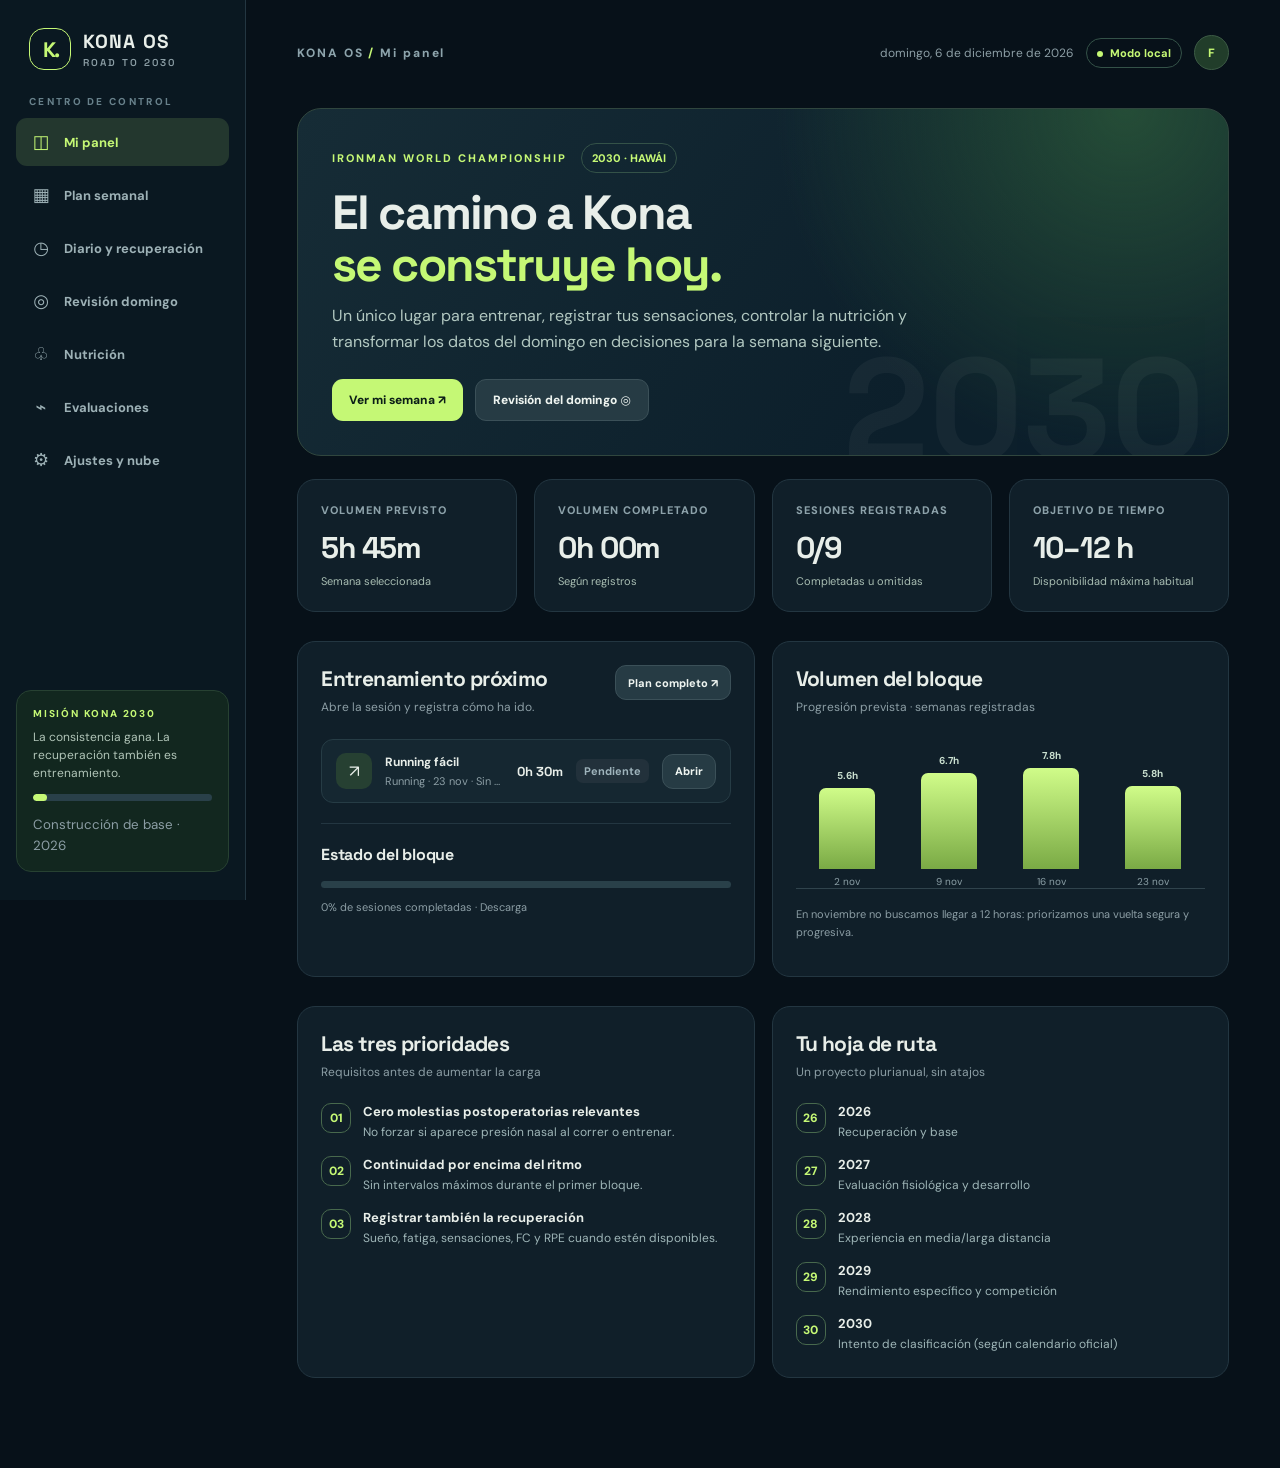
==== index.html @ fa5adc91 "Add files via upload" ====
<!doctype html>
<html lang="es">
<head>
  <meta charset="UTF-8"/>
  <meta name="viewport" content="width=device-width, initial-scale=1.0"/>
  <meta name="theme-color" content="#08131c"/>
  <meta name="description" content="Kona OS 2030 · Centro de preparación para el Campeonato del Mundo IRONMAN."/>
  <title>KONA OS · Road to 2030</title>
  <link rel="manifest" href="./manifest.webmanifest"/>
  <link rel="icon" href="./assets/icon.svg" type="image/svg+xml"/>
  <link rel="stylesheet" href="./styles.css"/>
</head>
<body>
  <div id="app"></div>
  <div id="toast" role="status" aria-live="polite"></div>
  <script type="module" src="./app.js"></script>
</body>
</html>
---- styles.css ----
@import url('https://fonts.googleapis.com/css2?family=DM+Sans:wght@400;500;600;700;800&family=Space+Grotesk:wght@400;500;600;700&display=swap');
:root{font-family:'DM Sans',system-ui,-apple-system,sans-serif;color:#e8eee9;background:#071119;--bg:#071119;--panel:#101f29;--panel2:#142632;--line:#233641;--muted:#8c9ea5;--text:#edf4f1;--lime:#c5f875;--lime2:#91d54d;--orange:#faaf6b;--blue:#87bad3;--red:#fe8488;--radius:18px}
*{box-sizing:border-box}html{scroll-behavior:smooth}body{margin:0;min-height:100vh}button,input,textarea,select{font:inherit}button{cursor:pointer}a{color:var(--lime)}svg{display:block}h1,h2,h3,p{margin-top:0}h1,h2,h3,.num,.brandname,.eyebrow{font-family:'Space Grotesk',system-ui,sans-serif}h1{font-size:clamp(31px,4vw,48px);letter-spacing:-1.9px;line-height:1.08;margin-bottom:12px}h2{font-size:21px;letter-spacing:-.6px;margin-bottom:0}h3{font-size:16px;letter-spacing:-.25px}p{line-height:1.65}button:focus-visible,input:focus-visible,select:focus-visible,textarea:focus-visible{outline:2px solid var(--lime);outline-offset:3px}
.shell{min-height:100vh;display:grid;grid-template-columns:246px minmax(0,1fr)}.sidebar{background:#0a1821;border-right:1px solid var(--line);height:100vh;position:sticky;top:0;padding:28px 16px;display:flex;flex-direction:column;gap:25px;z-index:20}.logo{display:flex;align-items:center;gap:12px;padding:0 13px}.logo-mark{width:42px;height:42px;border:1.5px solid var(--lime);border-radius:15px;display:grid;place-items:center;color:var(--lime);font-family:'Space Grotesk';font-weight:800;letter-spacing:-2px;font-size:21px}.brandname{font-size:19px;letter-spacing:1.1px;font-weight:700}.brandname small{display:block;font-size:10px;letter-spacing:2px;font-weight:600;color:var(--muted);margin-top:2px}.nav-title{font-size:10px;letter-spacing:2.3px;color:#68818b;text-transform:uppercase;margin:0 13px 10px;font-weight:800}.nav{display:grid;gap:5px}.nav button{border:0;color:#9db1b6;background:transparent;width:100%;padding:12px 14px;text-align:left;border-radius:11px;display:flex;align-items:center;gap:12px;font-size:13px;font-weight:700}.nav button .ico{font-size:18px;width:22px;text-align:center}.nav button:hover{background:#172b36;color:white}.nav button.active{background:#23372e;color:var(--lime)}.sidebar-bottom{margin-top:auto;border:1px solid #274132;border-radius:15px;background:#12271f;padding:16px}.smalltag{color:var(--lime);font-weight:800;font-size:10px;letter-spacing:1.8px}.sidebar-bottom p{color:#b1c5b8;font-size:12px;line-height:1.5;margin:8px 0 0}.content{min-width:0;max-width:1480px;width:100%;margin:0 auto;padding:35px clamp(21px,4vw,62px) 90px}.topbar{display:flex;justify-content:space-between;align-items:center;margin-bottom:38px;gap:16px}.breadcrumb{color:#8da4ac;font-size:12px;letter-spacing:1.9px;font-weight:800}.topright{display:flex;align-items:center;gap:12px;flex-wrap:wrap}.userdot{border:1px solid #3c5b45;color:var(--lime);background:#213d2a;border-radius:50%;width:35px;height:35px;display:grid;place-items:center;font-weight:800;font-size:12px}.live-pill,.pill{border:1px solid #345248;border-radius:100px;padding:7px 10px;font-size:11px;color:var(--lime);font-weight:800;white-space:nowrap}.live-pill:before{content:'';display:inline-block;width:6px;height:6px;border-radius:50%;background:var(--lime);margin-right:7px}.date-label{font-size:12px;color:var(--muted)}.eyebrow{text-transform:uppercase;color:var(--lime);letter-spacing:2.8px;font-size:11px;font-weight:800;margin-bottom:16px}.subtitle{color:var(--muted);max-width:740px;line-height:1.7;font-size:14px;margin-bottom:25px}.hero{background:radial-gradient(circle at 89% 0%,#254d37 0%,transparent 39%),linear-gradient(125deg,#162c36 0%,#0c1f2b 70%);border:1px solid #30463e;padding:34px;border-radius:24px;position:relative;overflow:hidden;margin-bottom:23px}.hero:after{content:'2030';position:absolute;right:23px;bottom:-47px;font-size:145px;font-weight:800;font-family:'Space Grotesk';opacity:.045;pointer-events:none}.hero p{max-width:660px;color:#b2c8c1;margin-bottom:24px}.hero-row{display:flex;gap:12px;flex-wrap:wrap}.btn{border:0;border-radius:11px;padding:12px 17px;background:var(--lime);color:#0b1d17;font-size:12px;font-weight:800;display:inline-flex;align-items:center;justify-content:center;gap:8px;min-height:42px}.btn:hover{filter:brightness(1.06)}.btn:disabled{opacity:.48;cursor:not-allowed}.btn.secondary{background:#263b44;color:#eef4f0;border:1px solid #3b5058}.btn.ghost{color:#cfe1da;background:transparent;border:1px solid var(--line)}.btn.danger{background:#4b2b30;color:#ffb6b6}.btn.small{padding:8px 12px;min-height:35px;font-size:11px}.btn.full{width:100%}.grid{display:grid;gap:17px}.cols4{grid-template-columns:repeat(4,minmax(0,1fr))}.cols3{grid-template-columns:repeat(3,minmax(0,1fr))}.cols2{grid-template-columns:repeat(2,minmax(0,1fr))}.panel{background:var(--panel);border:1px solid var(--line);border-radius:var(--radius);padding:23px;min-width:0}.panel-head{display:flex;justify-content:space-between;gap:16px;align-items:flex-start;margin-bottom:21px}.panel-head p{color:var(--muted);font-size:12px;margin:6px 0 0}.stat{padding:23px;min-height:133px}.stat .statlabel{color:#8da2aa;font-size:11px;letter-spacing:1px;text-transform:uppercase;font-weight:800}.stat .num{font-size:30px;font-weight:700;margin:11px 0 7px;letter-spacing:-1.2px}.stat .statfoot{color:#a8bdb2;font-size:11px}.section{margin-top:29px}.section-title{display:flex;align-items:center;justify-content:space-between;gap:12px;margin:0 0 15px}.weekbar{display:flex;justify-content:space-between;align-items:center;flex-wrap:wrap;gap:10px;margin-bottom:20px}.weeknav{display:flex;gap:8px;align-items:center}.iconbtn{width:34px;height:34px;border-radius:9px;border:1px solid var(--line);background:#142731;color:white;font-size:19px}.caption{font-size:11px;color:var(--muted)}.progress{height:7px;border-radius:99px;background:#294049;overflow:hidden;margin:12px 0}.progress>span{display:block;height:100%;background:var(--lime);border-radius:99px}.session-list{display:grid;gap:8px}.session{display:flex;align-items:center;justify-content:space-between;gap:13px;background:#152731;border:1px solid #263c45;padding:13px 14px;border-radius:12px}.session:hover{border-color:#527361}.sicon{width:36px;height:36px;display:grid;place-items:center;background:#264032;border-radius:10px;font-size:17px;flex-shrink:0}.sicon.bike{background:#283d43}.sicon.swim{background:#23394c}.sicon.strength{background:#46382d}.sicon.mobility{background:#353944}.sinfo{flex:1;min-width:0}.sinfo strong{font-size:12px;display:block}.sinfo small{font-size:11px;color:var(--muted);display:block;margin-top:4px;white-space:nowrap;overflow:hidden;text-overflow:ellipsis}.smins{font-family:'Space Grotesk';font-weight:700;white-space:nowrap;font-size:13px}.status{font-size:11px;border-radius:7px;padding:5px 8px;background:#22313b;color:#9fb4bc;font-weight:700;white-space:nowrap}.status.done{color:#bcf683;background:#24432b}.status.skipped{color:#f9b1a7;background:#523037}.days-grid{display:grid;grid-template-columns:repeat(7,minmax(0,1fr));gap:11px}.day-card{min-width:0;min-height:250px;padding:13px 11px;background:var(--panel);border:1px solid var(--line);border-radius:14px;display:flex;flex-direction:column;gap:10px}.day-card.today{border-color:var(--lime)}.daycard-head{display:flex;align-items:baseline;justify-content:space-between}.daycard-head b{font-size:12px}.daycard-head span{font-size:11px;color:#8ea5ac}.daymin{font-size:11px;color:#83a297}.day-chip{background:#203641;padding:11px 9px;border-radius:10px;border-left:3px solid var(--lime);cursor:pointer}.day-chip:hover{background:#294452}.day-chip.bike{border-color:var(--blue)}.day-chip.swim{border-color:#8f9ee8}.day-chip.strength{border-color:var(--orange)}.day-chip.mobility{border-color:#b4adb9}.day-chip small{font-size:10px;color:#9faeb3;display:block;margin-top:5px}.day-chip b{font-size:11px;line-height:1.4;display:block}.day-chip.done{background:#1f3f31}.day-chip.skipped{background:#3e3032;opacity:.78}.rest{color:#78949c;font-size:12px;padding:11px 0}.tagrow{display:flex;gap:8px;flex-wrap:wrap}.chip{font-size:10px;color:#a7bec5;border:1px solid #2e4751;border-radius:8px;padding:7px 9px;background:#172934}.chart{height:150px;display:flex;align-items:end;gap:12px;border-bottom:1px solid #30434c;padding:10px 7px 0}.barcol{flex:1;display:flex;flex-direction:column;align-items:center;justify-content:flex-end;height:100%;gap:6px}.barcol .bar{width:100%;max-width:56px;background:linear-gradient(#d0fc89,#7aaa45);border-radius:7px 7px 0 0;min-height:2px}.barcol span{font-size:10px;color:#8ca0a7}.barcol b{font-size:10px;color:#cbe1d1}.notice{background:#1e342e;border:1px solid #3c6a4a;border-radius:14px;padding:15px 18px;color:#badcbb;font-size:12px;line-height:1.7}.notice.warning{background:#3c3027;border-color:#756045;color:#fbd1a9}.notice.info{background:#172d3b;border-color:#375466;color:#bddce9}.notice.danger{background:#452b31;border-color:#80515c;color:#ffc5c9}.notice strong{color:white}.focus-list{display:grid;gap:13px}.focus{display:flex;gap:12px;align-items:flex-start}.focus .n{display:grid;place-items:center;border:1px solid #48694d;color:var(--lime);border-radius:10px;width:30px;height:30px;flex-shrink:0;font-size:12px;font-weight:800}.focus p{margin:0;font-size:12px;color:#9fb6b8}.focus strong{font-size:13px;display:block;margin-bottom:3px}.empty{text-align:center;padding:35px 12px;color:var(--muted);font-size:13px}.form-grid{display:grid;grid-template-columns:repeat(2,minmax(0,1fr));gap:14px}.field{display:flex;flex-direction:column;gap:7px}.field label{font-size:11px;font-weight:800;color:#a4b8b9}.field input,.field select,.field textarea{background:#0b1922;border:1px solid #34505b;color:white;border-radius:10px;padding:11px 12px;min-width:0;width:100%;outline:none}.field textarea{min-height:90px;resize:vertical}.field input:focus,.field select:focus,.field textarea:focus{border-color:var(--lime)}.field input[type='checkbox']{width:auto}.fullrow{grid-column:1/-1}.help{font-size:11px;color:#8199a1;line-height:1.5}.review-metrics{display:grid;grid-template-columns:repeat(3,1fr);gap:13px}.metric{text-align:center;background:#142935;border-radius:12px;padding:18px 10px}.metric b{font-family:'Space Grotesk';font-size:26px}.metric span{display:block;color:#95aeb4;font-size:11px;margin-top:5px}.insight{border-left:2px solid var(--lime);padding:10px 0 10px 15px;color:#c8d6d0;font-size:13px;line-height:1.7;margin-top:10px}.modal-overlay{position:fixed;inset:0;background:#020b10c9;z-index:50;display:flex;align-items:center;justify-content:center;padding:18px;overflow:auto}.modal{width:100%;max-width:580px;max-height:min(92vh,920px);overflow:auto;border:1px solid #44604e;border-radius:19px;background:#12242f;padding:26px;box-shadow:0 25px 80px #000a}.modal-title{display:flex;justify-content:space-between;align-items:center;gap:10px;margin-bottom:18px}.close{border:1px solid var(--line);background:#223743;color:white;border-radius:9px;width:32px;height:32px}.divider{height:1px;background:var(--line);margin:20px 0}.historyrow{padding:12px 0;border-bottom:1px solid var(--line);display:flex;justify-content:space-between;gap:10px;align-items:center}.historyrow:last-child{border:0}.historyrow small{display:block;color:var(--muted);font-size:11px;margin-top:6px}.nowrap{white-space:nowrap}.muted{color:var(--muted)}.week-label{font-size:10px;color:var(--lime);text-transform:uppercase;letter-spacing:2px;font-weight:800}.food-grid{display:grid;grid-template-columns:repeat(2,1fr);gap:12px}.food{background:#172d38;border-radius:12px;padding:17px}.food b{display:block;font-size:13px;margin:8px 0}.food p{font-size:11px;color:#a4b8bd;margin:0}.bottomnav{display:none}#toast{position:fixed;right:20px;bottom:24px;z-index:100;color:#071d17;background:var(--lime);padding:13px 19px;border-radius:11px;box-shadow:0 15px 40px #0008;font-size:13px;font-weight:800;opacity:0;transform:translateY(20px);pointer-events:none;transition:all .2s}#toast.show{opacity:1;transform:translateY(0)}.hero-art{display:inline-flex;gap:14px;align-items:center;margin-bottom:14px}.hero-k{color:var(--lime);font-size:11px;letter-spacing:2px;font-weight:800}.start{display:flex;justify-content:space-between;align-items:center;gap:16px}.login-status{font-size:12px;color:#a5c3b5}.compact-table{width:100%;border-collapse:collapse;font-size:12px}.compact-table td,.compact-table th{border-bottom:1px solid var(--line);padding:13px 9px;text-align:left}.compact-table th{color:#9cb0b7;font-size:10px;text-transform:uppercase;letter-spacing:1px}.compact-table tr:last-child td{border:0}.highlight{color:var(--lime)}.edit-actions{display:flex;gap:7px;flex-wrap:wrap}.streak{display:flex;gap:8px}.page-head{margin-bottom:29px}.calendar-mobile{display:none}.auto-dot{height:8px;width:8px;background:var(--lime);border-radius:50%;display:inline-block;margin-right:6px}
@media(max-width:1250px){.days-grid{grid-template-columns:repeat(4,minmax(0,1fr))}.cols4{grid-template-columns:repeat(2,minmax(0,1fr))}}@media(max-width:900px){.shell{display:block}.sidebar{display:none}.content{padding:22px 20px 105px}.topbar{margin-bottom:24px}.bottomnav{display:grid;grid-template-columns:repeat(5,1fr);position:fixed;bottom:0;left:0;right:0;background:#0a1821ed;backdrop-filter:blur(14px);border-top:1px solid #30444b;z-index:25;padding:9px 3px max(10px,env(safe-area-inset-bottom))}.bottomnav button{border:0;background:transparent;color:#8ba3a8;display:flex;align-items:center;justify-content:center;flex-direction:column;gap:5px;font-size:9px;font-weight:800;padding:5px}.bottomnav button.active{color:var(--lime)}.bottomnav .bico{font-size:19px}.days-grid{grid-template-columns:repeat(3,minmax(0,1fr))}}@media(max-width:620px){.cols2,.cols3{grid-template-columns:1fr}.cols4{grid-template-columns:repeat(2,minmax(0,1fr));gap:10px}.hero{padding:23px}.hero:after{font-size:95px;bottom:-30px}.panel{padding:18px}.days-grid{grid-template-columns:repeat(2,minmax(0,1fr));gap:9px}.day-card{min-height:190px}.day-card:last-child{grid-column:1/-1;min-height:80px}.topright .date-label{display:none}.stat{padding:17px;min-height:117px}.stat .num{font-size:24px}.grid{gap:12px}.form-grid{grid-template-columns:1fr}.review-metrics{gap:6px}.metric{padding:12px 5px}.metric b{font-size:19px}.food-grid{grid-template-columns:1fr}.hero-row .btn{width:100%}.small-hide{display:none}}
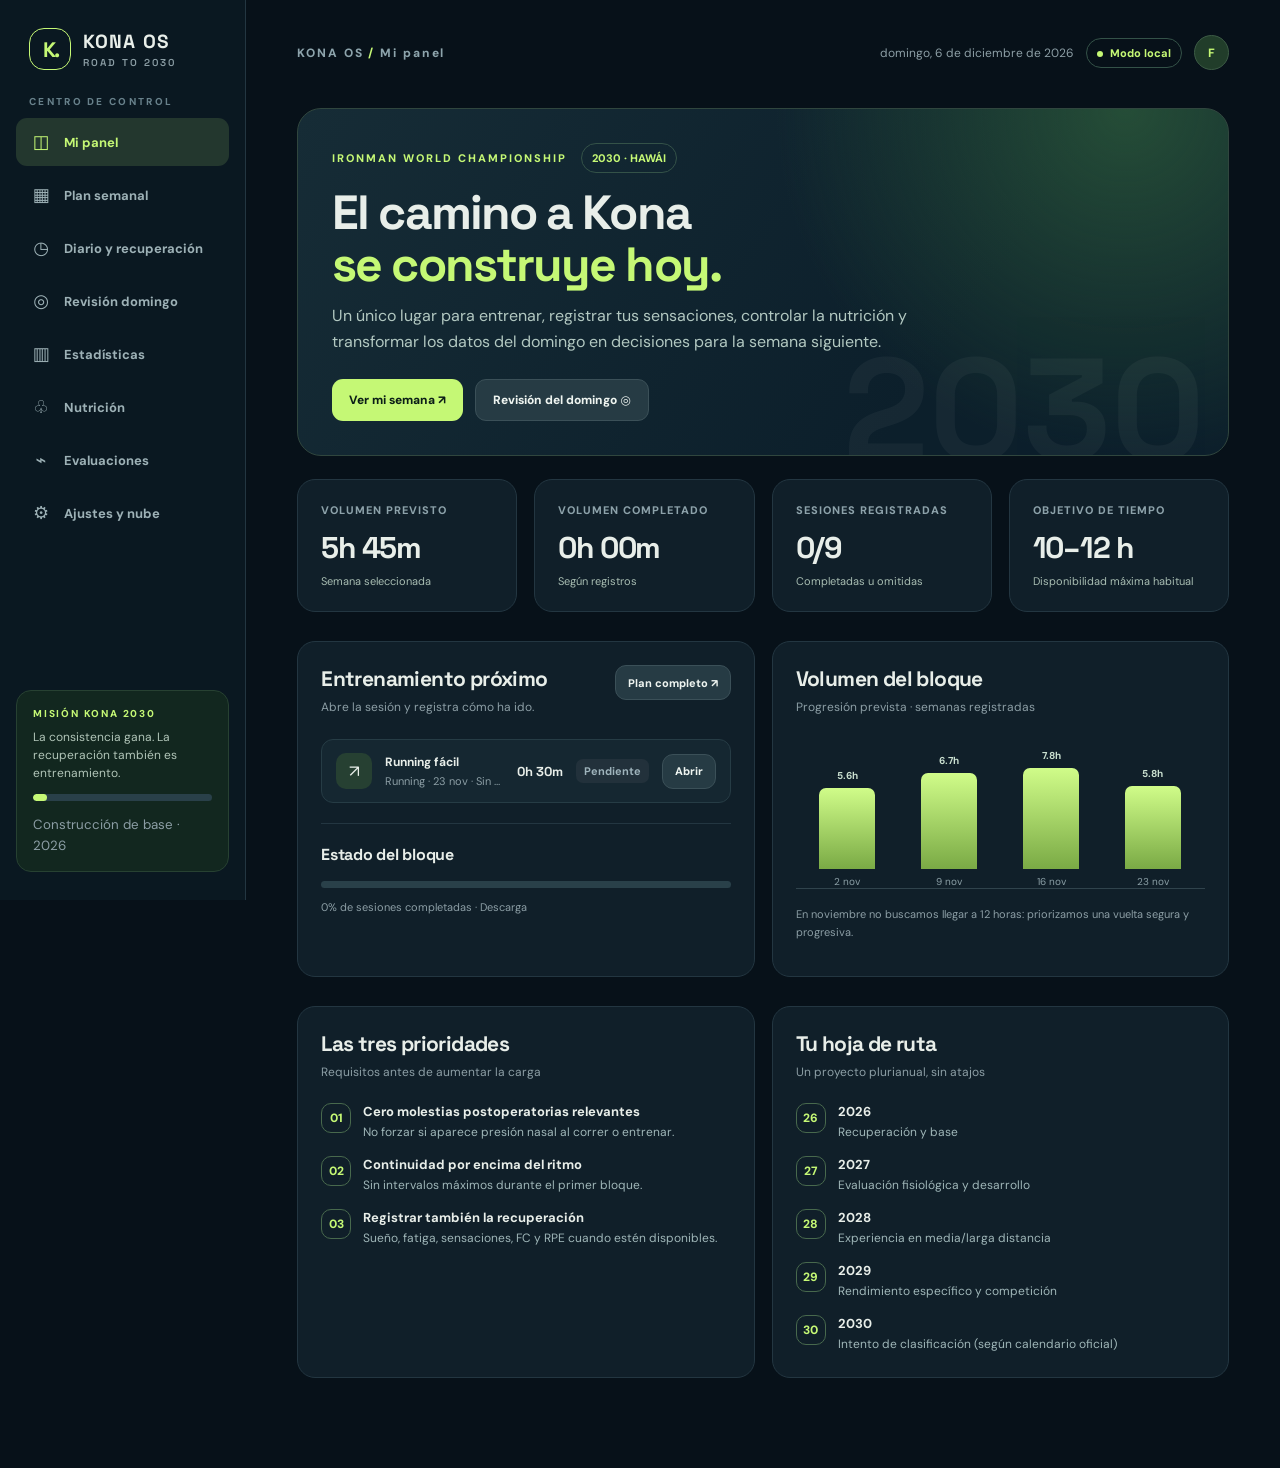
==== commit 77eb6bbf: "Add files via upload" ====
--- a/index.html
+++ b/index.html
@@ -5,7 +5,7 @@
   <meta name="viewport" content="width=device-width, initial-scale=1.0"/>
   <meta name="theme-color" content="#08131c"/>
   <meta name="description" content="Kona OS 2030 · Centro de preparación para el Campeonato del Mundo IRONMAN."/>
-  <title>KONA OS · Road to 2030</title>
+  <title>KONA OS 2030 · Gratis</title>
   <link rel="manifest" href="./manifest.webmanifest"/>
   <link rel="icon" href="./assets/icon.svg" type="image/svg+xml"/>
   <link rel="stylesheet" href="./styles.css"/>
--- a/styles.css
+++ b/styles.css
@@ -3,3 +3,6 @@
 *{box-sizing:border-box}html{scroll-behavior:smooth}body{margin:0;min-height:100vh}button,input,textarea,select{font:inherit}button{cursor:pointer}a{color:var(--lime)}svg{display:block}h1,h2,h3,p{margin-top:0}h1,h2,h3,.num,.brandname,.eyebrow{font-family:'Space Grotesk',system-ui,sans-serif}h1{font-size:clamp(31px,4vw,48px);letter-spacing:-1.9px;line-height:1.08;margin-bottom:12px}h2{font-size:21px;letter-spacing:-.6px;margin-bottom:0}h3{font-size:16px;letter-spacing:-.25px}p{line-height:1.65}button:focus-visible,input:focus-visible,select:focus-visible,textarea:focus-visible{outline:2px solid var(--lime);outline-offset:3px}
 .shell{min-height:100vh;display:grid;grid-template-columns:246px minmax(0,1fr)}.sidebar{background:#0a1821;border-right:1px solid var(--line);height:100vh;position:sticky;top:0;padding:28px 16px;display:flex;flex-direction:column;gap:25px;z-index:20}.logo{display:flex;align-items:center;gap:12px;padding:0 13px}.logo-mark{width:42px;height:42px;border:1.5px solid var(--lime);border-radius:15px;display:grid;place-items:center;color:var(--lime);font-family:'Space Grotesk';font-weight:800;letter-spacing:-2px;font-size:21px}.brandname{font-size:19px;letter-spacing:1.1px;font-weight:700}.brandname small{display:block;font-size:10px;letter-spacing:2px;font-weight:600;color:var(--muted);margin-top:2px}.nav-title{font-size:10px;letter-spacing:2.3px;color:#68818b;text-transform:uppercase;margin:0 13px 10px;font-weight:800}.nav{display:grid;gap:5px}.nav button{border:0;color:#9db1b6;background:transparent;width:100%;padding:12px 14px;text-align:left;border-radius:11px;display:flex;align-items:center;gap:12px;font-size:13px;font-weight:700}.nav button .ico{font-size:18px;width:22px;text-align:center}.nav button:hover{background:#172b36;color:white}.nav button.active{background:#23372e;color:var(--lime)}.sidebar-bottom{margin-top:auto;border:1px solid #274132;border-radius:15px;background:#12271f;padding:16px}.smalltag{color:var(--lime);font-weight:800;font-size:10px;letter-spacing:1.8px}.sidebar-bottom p{color:#b1c5b8;font-size:12px;line-height:1.5;margin:8px 0 0}.content{min-width:0;max-width:1480px;width:100%;margin:0 auto;padding:35px clamp(21px,4vw,62px) 90px}.topbar{display:flex;justify-content:space-between;align-items:center;margin-bottom:38px;gap:16px}.breadcrumb{color:#8da4ac;font-size:12px;letter-spacing:1.9px;font-weight:800}.topright{display:flex;align-items:center;gap:12px;flex-wrap:wrap}.userdot{border:1px solid #3c5b45;color:var(--lime);background:#213d2a;border-radius:50%;width:35px;height:35px;display:grid;place-items:center;font-weight:800;font-size:12px}.live-pill,.pill{border:1px solid #345248;border-radius:100px;padding:7px 10px;font-size:11px;color:var(--lime);font-weight:800;white-space:nowrap}.live-pill:before{content:'';display:inline-block;width:6px;height:6px;border-radius:50%;background:var(--lime);margin-right:7px}.date-label{font-size:12px;color:var(--muted)}.eyebrow{text-transform:uppercase;color:var(--lime);letter-spacing:2.8px;font-size:11px;font-weight:800;margin-bottom:16px}.subtitle{color:var(--muted);max-width:740px;line-height:1.7;font-size:14px;margin-bottom:25px}.hero{background:radial-gradient(circle at 89% 0%,#254d37 0%,transparent 39%),linear-gradient(125deg,#162c36 0%,#0c1f2b 70%);border:1px solid #30463e;padding:34px;border-radius:24px;position:relative;overflow:hidden;margin-bottom:23px}.hero:after{content:'2030';position:absolute;right:23px;bottom:-47px;font-size:145px;font-weight:800;font-family:'Space Grotesk';opacity:.045;pointer-events:none}.hero p{max-width:660px;color:#b2c8c1;margin-bottom:24px}.hero-row{display:flex;gap:12px;flex-wrap:wrap}.btn{border:0;border-radius:11px;padding:12px 17px;background:var(--lime);color:#0b1d17;font-size:12px;font-weight:800;display:inline-flex;align-items:center;justify-content:center;gap:8px;min-height:42px}.btn:hover{filter:brightness(1.06)}.btn:disabled{opacity:.48;cursor:not-allowed}.btn.secondary{background:#263b44;color:#eef4f0;border:1px solid #3b5058}.btn.ghost{color:#cfe1da;background:transparent;border:1px solid var(--line)}.btn.danger{background:#4b2b30;color:#ffb6b6}.btn.small{padding:8px 12px;min-height:35px;font-size:11px}.btn.full{width:100%}.grid{display:grid;gap:17px}.cols4{grid-template-columns:repeat(4,minmax(0,1fr))}.cols3{grid-template-columns:repeat(3,minmax(0,1fr))}.cols2{grid-template-columns:repeat(2,minmax(0,1fr))}.panel{background:var(--panel);border:1px solid var(--line);border-radius:var(--radius);padding:23px;min-width:0}.panel-head{display:flex;justify-content:space-between;gap:16px;align-items:flex-start;margin-bottom:21px}.panel-head p{color:var(--muted);font-size:12px;margin:6px 0 0}.stat{padding:23px;min-height:133px}.stat .statlabel{color:#8da2aa;font-size:11px;letter-spacing:1px;text-transform:uppercase;font-weight:800}.stat .num{font-size:30px;font-weight:700;margin:11px 0 7px;letter-spacing:-1.2px}.stat .statfoot{color:#a8bdb2;font-size:11px}.section{margin-top:29px}.section-title{display:flex;align-items:center;justify-content:space-between;gap:12px;margin:0 0 15px}.weekbar{display:flex;justify-content:space-between;align-items:center;flex-wrap:wrap;gap:10px;margin-bottom:20px}.weeknav{display:flex;gap:8px;align-items:center}.iconbtn{width:34px;height:34px;border-radius:9px;border:1px solid var(--line);background:#142731;color:white;font-size:19px}.caption{font-size:11px;color:var(--muted)}.progress{height:7px;border-radius:99px;background:#294049;overflow:hidden;margin:12px 0}.progress>span{display:block;height:100%;background:var(--lime);border-radius:99px}.session-list{display:grid;gap:8px}.session{display:flex;align-items:center;justify-content:space-between;gap:13px;background:#152731;border:1px solid #263c45;padding:13px 14px;border-radius:12px}.session:hover{border-color:#527361}.sicon{width:36px;height:36px;display:grid;place-items:center;background:#264032;border-radius:10px;font-size:17px;flex-shrink:0}.sicon.bike{background:#283d43}.sicon.swim{background:#23394c}.sicon.strength{background:#46382d}.sicon.mobility{background:#353944}.sinfo{flex:1;min-width:0}.sinfo strong{font-size:12px;display:block}.sinfo small{font-size:11px;color:var(--muted);display:block;margin-top:4px;white-space:nowrap;overflow:hidden;text-overflow:ellipsis}.smins{font-family:'Space Grotesk';font-weight:700;white-space:nowrap;font-size:13px}.status{font-size:11px;border-radius:7px;padding:5px 8px;background:#22313b;color:#9fb4bc;font-weight:700;white-space:nowrap}.status.done{color:#bcf683;background:#24432b}.status.skipped{color:#f9b1a7;background:#523037}.days-grid{display:grid;grid-template-columns:repeat(7,minmax(0,1fr));gap:11px}.day-card{min-width:0;min-height:250px;padding:13px 11px;background:var(--panel);border:1px solid var(--line);border-radius:14px;display:flex;flex-direction:column;gap:10px}.day-card.today{border-color:var(--lime)}.daycard-head{display:flex;align-items:baseline;justify-content:space-between}.daycard-head b{font-size:12px}.daycard-head span{font-size:11px;color:#8ea5ac}.daymin{font-size:11px;color:#83a297}.day-chip{background:#203641;padding:11px 9px;border-radius:10px;border-left:3px solid var(--lime);cursor:pointer}.day-chip:hover{background:#294452}.day-chip.bike{border-color:var(--blue)}.day-chip.swim{border-color:#8f9ee8}.day-chip.strength{border-color:var(--orange)}.day-chip.mobility{border-color:#b4adb9}.day-chip small{font-size:10px;color:#9faeb3;display:block;margin-top:5px}.day-chip b{font-size:11px;line-height:1.4;display:block}.day-chip.done{background:#1f3f31}.day-chip.skipped{background:#3e3032;opacity:.78}.rest{color:#78949c;font-size:12px;padding:11px 0}.tagrow{display:flex;gap:8px;flex-wrap:wrap}.chip{font-size:10px;color:#a7bec5;border:1px solid #2e4751;border-radius:8px;padding:7px 9px;background:#172934}.chart{height:150px;display:flex;align-items:end;gap:12px;border-bottom:1px solid #30434c;padding:10px 7px 0}.barcol{flex:1;display:flex;flex-direction:column;align-items:center;justify-content:flex-end;height:100%;gap:6px}.barcol .bar{width:100%;max-width:56px;background:linear-gradient(#d0fc89,#7aaa45);border-radius:7px 7px 0 0;min-height:2px}.barcol span{font-size:10px;color:#8ca0a7}.barcol b{font-size:10px;color:#cbe1d1}.notice{background:#1e342e;border:1px solid #3c6a4a;border-radius:14px;padding:15px 18px;color:#badcbb;font-size:12px;line-height:1.7}.notice.warning{background:#3c3027;border-color:#756045;color:#fbd1a9}.notice.info{background:#172d3b;border-color:#375466;color:#bddce9}.notice.danger{background:#452b31;border-color:#80515c;color:#ffc5c9}.notice strong{color:white}.focus-list{display:grid;gap:13px}.focus{display:flex;gap:12px;align-items:flex-start}.focus .n{display:grid;place-items:center;border:1px solid #48694d;color:var(--lime);border-radius:10px;width:30px;height:30px;flex-shrink:0;font-size:12px;font-weight:800}.focus p{margin:0;font-size:12px;color:#9fb6b8}.focus strong{font-size:13px;display:block;margin-bottom:3px}.empty{text-align:center;padding:35px 12px;color:var(--muted);font-size:13px}.form-grid{display:grid;grid-template-columns:repeat(2,minmax(0,1fr));gap:14px}.field{display:flex;flex-direction:column;gap:7px}.field label{font-size:11px;font-weight:800;color:#a4b8b9}.field input,.field select,.field textarea{background:#0b1922;border:1px solid #34505b;color:white;border-radius:10px;padding:11px 12px;min-width:0;width:100%;outline:none}.field textarea{min-height:90px;resize:vertical}.field input:focus,.field select:focus,.field textarea:focus{border-color:var(--lime)}.field input[type='checkbox']{width:auto}.fullrow{grid-column:1/-1}.help{font-size:11px;color:#8199a1;line-height:1.5}.review-metrics{display:grid;grid-template-columns:repeat(3,1fr);gap:13px}.metric{text-align:center;background:#142935;border-radius:12px;padding:18px 10px}.metric b{font-family:'Space Grotesk';font-size:26px}.metric span{display:block;color:#95aeb4;font-size:11px;margin-top:5px}.insight{border-left:2px solid var(--lime);padding:10px 0 10px 15px;color:#c8d6d0;font-size:13px;line-height:1.7;margin-top:10px}.modal-overlay{position:fixed;inset:0;background:#020b10c9;z-index:50;display:flex;align-items:center;justify-content:center;padding:18px;overflow:auto}.modal{width:100%;max-width:580px;max-height:min(92vh,920px);overflow:auto;border:1px solid #44604e;border-radius:19px;background:#12242f;padding:26px;box-shadow:0 25px 80px #000a}.modal-title{display:flex;justify-content:space-between;align-items:center;gap:10px;margin-bottom:18px}.close{border:1px solid var(--line);background:#223743;color:white;border-radius:9px;width:32px;height:32px}.divider{height:1px;background:var(--line);margin:20px 0}.historyrow{padding:12px 0;border-bottom:1px solid var(--line);display:flex;justify-content:space-between;gap:10px;align-items:center}.historyrow:last-child{border:0}.historyrow small{display:block;color:var(--muted);font-size:11px;margin-top:6px}.nowrap{white-space:nowrap}.muted{color:var(--muted)}.week-label{font-size:10px;color:var(--lime);text-transform:uppercase;letter-spacing:2px;font-weight:800}.food-grid{display:grid;grid-template-columns:repeat(2,1fr);gap:12px}.food{background:#172d38;border-radius:12px;padding:17px}.food b{display:block;font-size:13px;margin:8px 0}.food p{font-size:11px;color:#a4b8bd;margin:0}.bottomnav{display:none}#toast{position:fixed;right:20px;bottom:24px;z-index:100;color:#071d17;background:var(--lime);padding:13px 19px;border-radius:11px;box-shadow:0 15px 40px #0008;font-size:13px;font-weight:800;opacity:0;transform:translateY(20px);pointer-events:none;transition:all .2s}#toast.show{opacity:1;transform:translateY(0)}.hero-art{display:inline-flex;gap:14px;align-items:center;margin-bottom:14px}.hero-k{color:var(--lime);font-size:11px;letter-spacing:2px;font-weight:800}.start{display:flex;justify-content:space-between;align-items:center;gap:16px}.login-status{font-size:12px;color:#a5c3b5}.compact-table{width:100%;border-collapse:collapse;font-size:12px}.compact-table td,.compact-table th{border-bottom:1px solid var(--line);padding:13px 9px;text-align:left}.compact-table th{color:#9cb0b7;font-size:10px;text-transform:uppercase;letter-spacing:1px}.compact-table tr:last-child td{border:0}.highlight{color:var(--lime)}.edit-actions{display:flex;gap:7px;flex-wrap:wrap}.streak{display:flex;gap:8px}.page-head{margin-bottom:29px}.calendar-mobile{display:none}.auto-dot{height:8px;width:8px;background:var(--lime);border-radius:50%;display:inline-block;margin-right:6px}
 @media(max-width:1250px){.days-grid{grid-template-columns:repeat(4,minmax(0,1fr))}.cols4{grid-template-columns:repeat(2,minmax(0,1fr))}}@media(max-width:900px){.shell{display:block}.sidebar{display:none}.content{padding:22px 20px 105px}.topbar{margin-bottom:24px}.bottomnav{display:grid;grid-template-columns:repeat(5,1fr);position:fixed;bottom:0;left:0;right:0;background:#0a1821ed;backdrop-filter:blur(14px);border-top:1px solid #30444b;z-index:25;padding:9px 3px max(10px,env(safe-area-inset-bottom))}.bottomnav button{border:0;background:transparent;color:#8ba3a8;display:flex;align-items:center;justify-content:center;flex-direction:column;gap:5px;font-size:9px;font-weight:800;padding:5px}.bottomnav button.active{color:var(--lime)}.bottomnav .bico{font-size:19px}.days-grid{grid-template-columns:repeat(3,minmax(0,1fr))}}@media(max-width:620px){.cols2,.cols3{grid-template-columns:1fr}.cols4{grid-template-columns:repeat(2,minmax(0,1fr));gap:10px}.hero{padding:23px}.hero:after{font-size:95px;bottom:-30px}.panel{padding:18px}.days-grid{grid-template-columns:repeat(2,minmax(0,1fr));gap:9px}.day-card{min-height:190px}.day-card:last-child{grid-column:1/-1;min-height:80px}.topright .date-label{display:none}.stat{padding:17px;min-height:117px}.stat .num{font-size:24px}.grid{gap:12px}.form-grid{grid-template-columns:1fr}.review-metrics{gap:6px}.metric{padding:12px 5px}.metric b{font-size:19px}.food-grid{grid-template-columns:1fr}.hero-row .btn{width:100%}.small-hide{display:none}}
+
+/* Estadísticas gratuitas · Kona OS 2030 v3 */
+.free-week-chart{display:flex;flex-direction:column;gap:12px;margin-top:24px}.free-week-row{display:grid;grid-template-columns:68px minmax(0,1fr) 80px;gap:12px;align-items:center}.free-week-label,.free-week-number{font-size:12px;color:var(--muted,#b2c6c6)}.free-week-number{text-align:right}.free-week-bars{display:flex;flex-direction:column;gap:5px}.free-track{height:8px;background:rgba(155,185,184,.10);border-radius:10px;overflow:hidden}.free-track span{height:100%;display:block;border-radius:10px}.free-bar-planned{background:#46769c}.free-bar-real{background:#b9f15a}.free-discipline{margin-bottom:18px}.free-discipline-head{display:flex;gap:12px;justify-content:space-between;font-size:12px;margin-bottom:10px}.free-discipline-head span{color:#a9bab4}.free-discipline .free-track{height:10px}.modal textarea[rows="11"]{min-height:190px;font-family:ui-monospace,SFMono-Regular,Consolas,monospace;font-size:12px;line-height:1.5}@media(max-width:640px){.free-week-row{grid-template-columns:54px minmax(0,1fr) 65px;gap:8px}.free-week-label,.free-week-number{font-size:10px}}
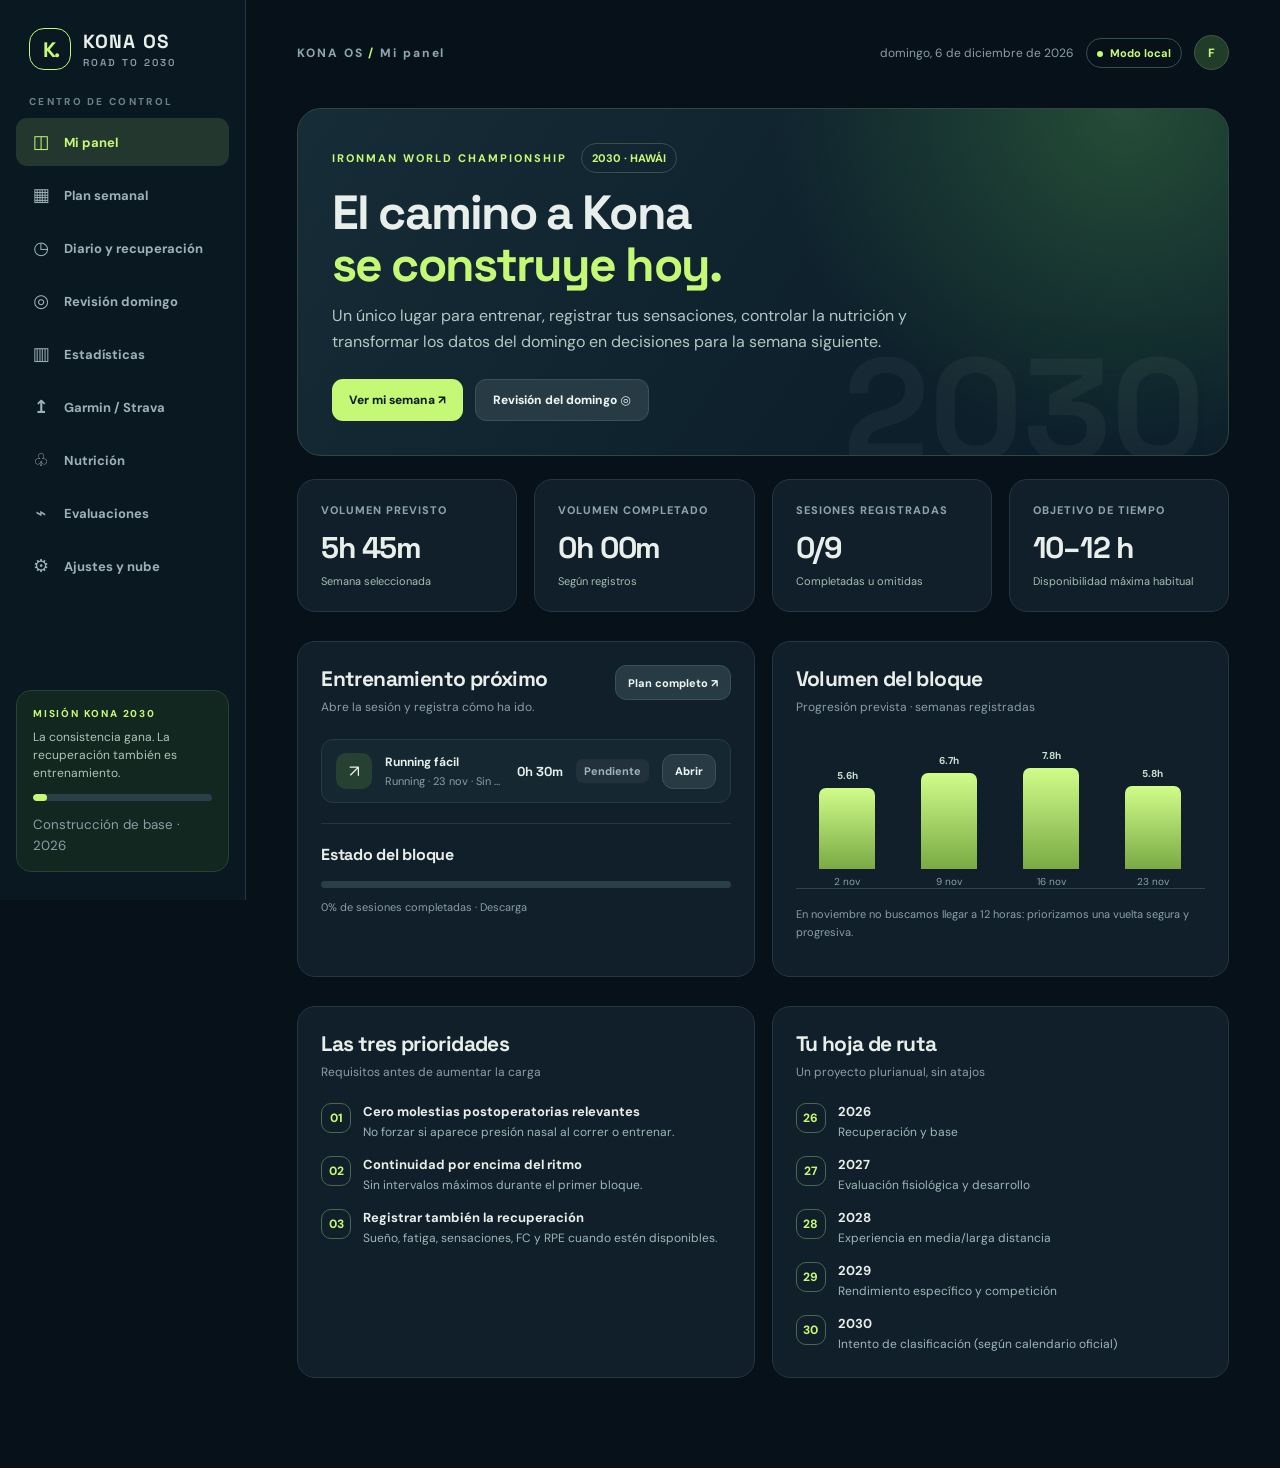
==== commit 1f360856: "Add files via upload" ====
--- a/index.html
+++ b/index.html
@@ -5,7 +5,7 @@
   <meta name="viewport" content="width=device-width, initial-scale=1.0"/>
   <meta name="theme-color" content="#08131c"/>
   <meta name="description" content="Kona OS 2030 · Centro de preparación para el Campeonato del Mundo IRONMAN."/>
-  <title>KONA OS 2030 · Gratis</title>
+  <title>KONA OS 2030 · Entrenamientos v6</title>
   <link rel="manifest" href="./manifest.webmanifest"/>
   <link rel="icon" href="./assets/icon.svg" type="image/svg+xml"/>
   <link rel="stylesheet" href="./styles.css"/>
--- a/styles.css
+++ b/styles.css
@@ -2,7 +2,54 @@
 :root{font-family:'DM Sans',system-ui,-apple-system,sans-serif;color:#e8eee9;background:#071119;--bg:#071119;--panel:#101f29;--panel2:#142632;--line:#233641;--muted:#8c9ea5;--text:#edf4f1;--lime:#c5f875;--lime2:#91d54d;--orange:#faaf6b;--blue:#87bad3;--red:#fe8488;--radius:18px}
 *{box-sizing:border-box}html{scroll-behavior:smooth}body{margin:0;min-height:100vh}button,input,textarea,select{font:inherit}button{cursor:pointer}a{color:var(--lime)}svg{display:block}h1,h2,h3,p{margin-top:0}h1,h2,h3,.num,.brandname,.eyebrow{font-family:'Space Grotesk',system-ui,sans-serif}h1{font-size:clamp(31px,4vw,48px);letter-spacing:-1.9px;line-height:1.08;margin-bottom:12px}h2{font-size:21px;letter-spacing:-.6px;margin-bottom:0}h3{font-size:16px;letter-spacing:-.25px}p{line-height:1.65}button:focus-visible,input:focus-visible,select:focus-visible,textarea:focus-visible{outline:2px solid var(--lime);outline-offset:3px}
 .shell{min-height:100vh;display:grid;grid-template-columns:246px minmax(0,1fr)}.sidebar{background:#0a1821;border-right:1px solid var(--line);height:100vh;position:sticky;top:0;padding:28px 16px;display:flex;flex-direction:column;gap:25px;z-index:20}.logo{display:flex;align-items:center;gap:12px;padding:0 13px}.logo-mark{width:42px;height:42px;border:1.5px solid var(--lime);border-radius:15px;display:grid;place-items:center;color:var(--lime);font-family:'Space Grotesk';font-weight:800;letter-spacing:-2px;font-size:21px}.brandname{font-size:19px;letter-spacing:1.1px;font-weight:700}.brandname small{display:block;font-size:10px;letter-spacing:2px;font-weight:600;color:var(--muted);margin-top:2px}.nav-title{font-size:10px;letter-spacing:2.3px;color:#68818b;text-transform:uppercase;margin:0 13px 10px;font-weight:800}.nav{display:grid;gap:5px}.nav button{border:0;color:#9db1b6;background:transparent;width:100%;padding:12px 14px;text-align:left;border-radius:11px;display:flex;align-items:center;gap:12px;font-size:13px;font-weight:700}.nav button .ico{font-size:18px;width:22px;text-align:center}.nav button:hover{background:#172b36;color:white}.nav button.active{background:#23372e;color:var(--lime)}.sidebar-bottom{margin-top:auto;border:1px solid #274132;border-radius:15px;background:#12271f;padding:16px}.smalltag{color:var(--lime);font-weight:800;font-size:10px;letter-spacing:1.8px}.sidebar-bottom p{color:#b1c5b8;font-size:12px;line-height:1.5;margin:8px 0 0}.content{min-width:0;max-width:1480px;width:100%;margin:0 auto;padding:35px clamp(21px,4vw,62px) 90px}.topbar{display:flex;justify-content:space-between;align-items:center;margin-bottom:38px;gap:16px}.breadcrumb{color:#8da4ac;font-size:12px;letter-spacing:1.9px;font-weight:800}.topright{display:flex;align-items:center;gap:12px;flex-wrap:wrap}.userdot{border:1px solid #3c5b45;color:var(--lime);background:#213d2a;border-radius:50%;width:35px;height:35px;display:grid;place-items:center;font-weight:800;font-size:12px}.live-pill,.pill{border:1px solid #345248;border-radius:100px;padding:7px 10px;font-size:11px;color:var(--lime);font-weight:800;white-space:nowrap}.live-pill:before{content:'';display:inline-block;width:6px;height:6px;border-radius:50%;background:var(--lime);margin-right:7px}.date-label{font-size:12px;color:var(--muted)}.eyebrow{text-transform:uppercase;color:var(--lime);letter-spacing:2.8px;font-size:11px;font-weight:800;margin-bottom:16px}.subtitle{color:var(--muted);max-width:740px;line-height:1.7;font-size:14px;margin-bottom:25px}.hero{background:radial-gradient(circle at 89% 0%,#254d37 0%,transparent 39%),linear-gradient(125deg,#162c36 0%,#0c1f2b 70%);border:1px solid #30463e;padding:34px;border-radius:24px;position:relative;overflow:hidden;margin-bottom:23px}.hero:after{content:'2030';position:absolute;right:23px;bottom:-47px;font-size:145px;font-weight:800;font-family:'Space Grotesk';opacity:.045;pointer-events:none}.hero p{max-width:660px;color:#b2c8c1;margin-bottom:24px}.hero-row{display:flex;gap:12px;flex-wrap:wrap}.btn{border:0;border-radius:11px;padding:12px 17px;background:var(--lime);color:#0b1d17;font-size:12px;font-weight:800;display:inline-flex;align-items:center;justify-content:center;gap:8px;min-height:42px}.btn:hover{filter:brightness(1.06)}.btn:disabled{opacity:.48;cursor:not-allowed}.btn.secondary{background:#263b44;color:#eef4f0;border:1px solid #3b5058}.btn.ghost{color:#cfe1da;background:transparent;border:1px solid var(--line)}.btn.danger{background:#4b2b30;color:#ffb6b6}.btn.small{padding:8px 12px;min-height:35px;font-size:11px}.btn.full{width:100%}.grid{display:grid;gap:17px}.cols4{grid-template-columns:repeat(4,minmax(0,1fr))}.cols3{grid-template-columns:repeat(3,minmax(0,1fr))}.cols2{grid-template-columns:repeat(2,minmax(0,1fr))}.panel{background:var(--panel);border:1px solid var(--line);border-radius:var(--radius);padding:23px;min-width:0}.panel-head{display:flex;justify-content:space-between;gap:16px;align-items:flex-start;margin-bottom:21px}.panel-head p{color:var(--muted);font-size:12px;margin:6px 0 0}.stat{padding:23px;min-height:133px}.stat .statlabel{color:#8da2aa;font-size:11px;letter-spacing:1px;text-transform:uppercase;font-weight:800}.stat .num{font-size:30px;font-weight:700;margin:11px 0 7px;letter-spacing:-1.2px}.stat .statfoot{color:#a8bdb2;font-size:11px}.section{margin-top:29px}.section-title{display:flex;align-items:center;justify-content:space-between;gap:12px;margin:0 0 15px}.weekbar{display:flex;justify-content:space-between;align-items:center;flex-wrap:wrap;gap:10px;margin-bottom:20px}.weeknav{display:flex;gap:8px;align-items:center}.iconbtn{width:34px;height:34px;border-radius:9px;border:1px solid var(--line);background:#142731;color:white;font-size:19px}.caption{font-size:11px;color:var(--muted)}.progress{height:7px;border-radius:99px;background:#294049;overflow:hidden;margin:12px 0}.progress>span{display:block;height:100%;background:var(--lime);border-radius:99px}.session-list{display:grid;gap:8px}.session{display:flex;align-items:center;justify-content:space-between;gap:13px;background:#152731;border:1px solid #263c45;padding:13px 14px;border-radius:12px}.session:hover{border-color:#527361}.sicon{width:36px;height:36px;display:grid;place-items:center;background:#264032;border-radius:10px;font-size:17px;flex-shrink:0}.sicon.bike{background:#283d43}.sicon.swim{background:#23394c}.sicon.strength{background:#46382d}.sicon.mobility{background:#353944}.sinfo{flex:1;min-width:0}.sinfo strong{font-size:12px;display:block}.sinfo small{font-size:11px;color:var(--muted);display:block;margin-top:4px;white-space:nowrap;overflow:hidden;text-overflow:ellipsis}.smins{font-family:'Space Grotesk';font-weight:700;white-space:nowrap;font-size:13px}.status{font-size:11px;border-radius:7px;padding:5px 8px;background:#22313b;color:#9fb4bc;font-weight:700;white-space:nowrap}.status.done{color:#bcf683;background:#24432b}.status.skipped{color:#f9b1a7;background:#523037}.days-grid{display:grid;grid-template-columns:repeat(7,minmax(0,1fr));gap:11px}.day-card{min-width:0;min-height:250px;padding:13px 11px;background:var(--panel);border:1px solid var(--line);border-radius:14px;display:flex;flex-direction:column;gap:10px}.day-card.today{border-color:var(--lime)}.daycard-head{display:flex;align-items:baseline;justify-content:space-between}.daycard-head b{font-size:12px}.daycard-head span{font-size:11px;color:#8ea5ac}.daymin{font-size:11px;color:#83a297}.day-chip{background:#203641;padding:11px 9px;border-radius:10px;border-left:3px solid var(--lime);cursor:pointer}.day-chip:hover{background:#294452}.day-chip.bike{border-color:var(--blue)}.day-chip.swim{border-color:#8f9ee8}.day-chip.strength{border-color:var(--orange)}.day-chip.mobility{border-color:#b4adb9}.day-chip small{font-size:10px;color:#9faeb3;display:block;margin-top:5px}.day-chip b{font-size:11px;line-height:1.4;display:block}.day-chip.done{background:#1f3f31}.day-chip.skipped{background:#3e3032;opacity:.78}.rest{color:#78949c;font-size:12px;padding:11px 0}.tagrow{display:flex;gap:8px;flex-wrap:wrap}.chip{font-size:10px;color:#a7bec5;border:1px solid #2e4751;border-radius:8px;padding:7px 9px;background:#172934}.chart{height:150px;display:flex;align-items:end;gap:12px;border-bottom:1px solid #30434c;padding:10px 7px 0}.barcol{flex:1;display:flex;flex-direction:column;align-items:center;justify-content:flex-end;height:100%;gap:6px}.barcol .bar{width:100%;max-width:56px;background:linear-gradient(#d0fc89,#7aaa45);border-radius:7px 7px 0 0;min-height:2px}.barcol span{font-size:10px;color:#8ca0a7}.barcol b{font-size:10px;color:#cbe1d1}.notice{background:#1e342e;border:1px solid #3c6a4a;border-radius:14px;padding:15px 18px;color:#badcbb;font-size:12px;line-height:1.7}.notice.warning{background:#3c3027;border-color:#756045;color:#fbd1a9}.notice.info{background:#172d3b;border-color:#375466;color:#bddce9}.notice.danger{background:#452b31;border-color:#80515c;color:#ffc5c9}.notice strong{color:white}.focus-list{display:grid;gap:13px}.focus{display:flex;gap:12px;align-items:flex-start}.focus .n{display:grid;place-items:center;border:1px solid #48694d;color:var(--lime);border-radius:10px;width:30px;height:30px;flex-shrink:0;font-size:12px;font-weight:800}.focus p{margin:0;font-size:12px;color:#9fb6b8}.focus strong{font-size:13px;display:block;margin-bottom:3px}.empty{text-align:center;padding:35px 12px;color:var(--muted);font-size:13px}.form-grid{display:grid;grid-template-columns:repeat(2,minmax(0,1fr));gap:14px}.field{display:flex;flex-direction:column;gap:7px}.field label{font-size:11px;font-weight:800;color:#a4b8b9}.field input,.field select,.field textarea{background:#0b1922;border:1px solid #34505b;color:white;border-radius:10px;padding:11px 12px;min-width:0;width:100%;outline:none}.field textarea{min-height:90px;resize:vertical}.field input:focus,.field select:focus,.field textarea:focus{border-color:var(--lime)}.field input[type='checkbox']{width:auto}.fullrow{grid-column:1/-1}.help{font-size:11px;color:#8199a1;line-height:1.5}.review-metrics{display:grid;grid-template-columns:repeat(3,1fr);gap:13px}.metric{text-align:center;background:#142935;border-radius:12px;padding:18px 10px}.metric b{font-family:'Space Grotesk';font-size:26px}.metric span{display:block;color:#95aeb4;font-size:11px;margin-top:5px}.insight{border-left:2px solid var(--lime);padding:10px 0 10px 15px;color:#c8d6d0;font-size:13px;line-height:1.7;margin-top:10px}.modal-overlay{position:fixed;inset:0;background:#020b10c9;z-index:50;display:flex;align-items:center;justify-content:center;padding:18px;overflow:auto}.modal{width:100%;max-width:580px;max-height:min(92vh,920px);overflow:auto;border:1px solid #44604e;border-radius:19px;background:#12242f;padding:26px;box-shadow:0 25px 80px #000a}.modal-title{display:flex;justify-content:space-between;align-items:center;gap:10px;margin-bottom:18px}.close{border:1px solid var(--line);background:#223743;color:white;border-radius:9px;width:32px;height:32px}.divider{height:1px;background:var(--line);margin:20px 0}.historyrow{padding:12px 0;border-bottom:1px solid var(--line);display:flex;justify-content:space-between;gap:10px;align-items:center}.historyrow:last-child{border:0}.historyrow small{display:block;color:var(--muted);font-size:11px;margin-top:6px}.nowrap{white-space:nowrap}.muted{color:var(--muted)}.week-label{font-size:10px;color:var(--lime);text-transform:uppercase;letter-spacing:2px;font-weight:800}.food-grid{display:grid;grid-template-columns:repeat(2,1fr);gap:12px}.food{background:#172d38;border-radius:12px;padding:17px}.food b{display:block;font-size:13px;margin:8px 0}.food p{font-size:11px;color:#a4b8bd;margin:0}.bottomnav{display:none}#toast{position:fixed;right:20px;bottom:24px;z-index:100;color:#071d17;background:var(--lime);padding:13px 19px;border-radius:11px;box-shadow:0 15px 40px #0008;font-size:13px;font-weight:800;opacity:0;transform:translateY(20px);pointer-events:none;transition:all .2s}#toast.show{opacity:1;transform:translateY(0)}.hero-art{display:inline-flex;gap:14px;align-items:center;margin-bottom:14px}.hero-k{color:var(--lime);font-size:11px;letter-spacing:2px;font-weight:800}.start{display:flex;justify-content:space-between;align-items:center;gap:16px}.login-status{font-size:12px;color:#a5c3b5}.compact-table{width:100%;border-collapse:collapse;font-size:12px}.compact-table td,.compact-table th{border-bottom:1px solid var(--line);padding:13px 9px;text-align:left}.compact-table th{color:#9cb0b7;font-size:10px;text-transform:uppercase;letter-spacing:1px}.compact-table tr:last-child td{border:0}.highlight{color:var(--lime)}.edit-actions{display:flex;gap:7px;flex-wrap:wrap}.streak{display:flex;gap:8px}.page-head{margin-bottom:29px}.calendar-mobile{display:none}.auto-dot{height:8px;width:8px;background:var(--lime);border-radius:50%;display:inline-block;margin-right:6px}
-@media(max-width:1250px){.days-grid{grid-template-columns:repeat(4,minmax(0,1fr))}.cols4{grid-template-columns:repeat(2,minmax(0,1fr))}}@media(max-width:900px){.shell{display:block}.sidebar{display:none}.content{padding:22px 20px 105px}.topbar{margin-bottom:24px}.bottomnav{display:grid;grid-template-columns:repeat(5,1fr);position:fixed;bottom:0;left:0;right:0;background:#0a1821ed;backdrop-filter:blur(14px);border-top:1px solid #30444b;z-index:25;padding:9px 3px max(10px,env(safe-area-inset-bottom))}.bottomnav button{border:0;background:transparent;color:#8ba3a8;display:flex;align-items:center;justify-content:center;flex-direction:column;gap:5px;font-size:9px;font-weight:800;padding:5px}.bottomnav button.active{color:var(--lime)}.bottomnav .bico{font-size:19px}.days-grid{grid-template-columns:repeat(3,minmax(0,1fr))}}@media(max-width:620px){.cols2,.cols3{grid-template-columns:1fr}.cols4{grid-template-columns:repeat(2,minmax(0,1fr));gap:10px}.hero{padding:23px}.hero:after{font-size:95px;bottom:-30px}.panel{padding:18px}.days-grid{grid-template-columns:repeat(2,minmax(0,1fr));gap:9px}.day-card{min-height:190px}.day-card:last-child{grid-column:1/-1;min-height:80px}.topright .date-label{display:none}.stat{padding:17px;min-height:117px}.stat .num{font-size:24px}.grid{gap:12px}.form-grid{grid-template-columns:1fr}.review-metrics{gap:6px}.metric{padding:12px 5px}.metric b{font-size:19px}.food-grid{grid-template-columns:1fr}.hero-row .btn{width:100%}.small-hide{display:none}}
+@media(max-width:1250px){.days-grid{grid-template-columns:repeat(4,minmax(0,1fr))}.cols4{grid-template-columns:repeat(2,minmax(0,1fr))}}@media(max-width:900px){.shell{display:block}.sidebar{display:none}.content{padding:22px 20px 105px}.topbar{margin-bottom:24px}.bottomnav{display:grid;grid-template-columns:repeat(6,1fr);position:fixed;bottom:0;left:0;right:0;background:#0a1821ed;backdrop-filter:blur(14px);border-top:1px solid #30444b;z-index:25;padding:9px 3px max(10px,env(safe-area-inset-bottom))}.bottomnav button{border:0;background:transparent;color:#8ba3a8;display:flex;align-items:center;justify-content:center;flex-direction:column;gap:5px;font-size:9px;font-weight:800;padding:5px}.bottomnav button.active{color:var(--lime)}.bottomnav .bico{font-size:19px}.days-grid{grid-template-columns:repeat(3,minmax(0,1fr))}}@media(max-width:620px){.cols2,.cols3{grid-template-columns:1fr}.cols4{grid-template-columns:repeat(2,minmax(0,1fr));gap:10px}.hero{padding:23px}.hero:after{font-size:95px;bottom:-30px}.panel{padding:18px}.days-grid{grid-template-columns:repeat(2,minmax(0,1fr));gap:9px}.day-card{min-height:190px}.day-card:last-child{grid-column:1/-1;min-height:80px}.topright .date-label{display:none}.stat{padding:17px;min-height:117px}.stat .num{font-size:24px}.grid{gap:12px}.form-grid{grid-template-columns:1fr}.review-metrics{gap:6px}.metric{padding:12px 5px}.metric b{font-size:19px}.food-grid{grid-template-columns:1fr}.hero-row .btn{width:100%}.small-hide{display:none}}
 
 /* Estadísticas gratuitas · Kona OS 2030 v3 */
 .free-week-chart{display:flex;flex-direction:column;gap:12px;margin-top:24px}.free-week-row{display:grid;grid-template-columns:68px minmax(0,1fr) 80px;gap:12px;align-items:center}.free-week-label,.free-week-number{font-size:12px;color:var(--muted,#b2c6c6)}.free-week-number{text-align:right}.free-week-bars{display:flex;flex-direction:column;gap:5px}.free-track{height:8px;background:rgba(155,185,184,.10);border-radius:10px;overflow:hidden}.free-track span{height:100%;display:block;border-radius:10px}.free-bar-planned{background:#46769c}.free-bar-real{background:#b9f15a}.free-discipline{margin-bottom:18px}.free-discipline-head{display:flex;gap:12px;justify-content:space-between;font-size:12px;margin-bottom:10px}.free-discipline-head span{color:#a9bab4}.free-discipline .free-track{height:10px}.modal textarea[rows="11"]{min-height:190px;font-family:ui-monospace,SFMono-Regular,Consolas,monospace;font-size:12px;line-height:1.5}@media(max-width:640px){.free-week-row{grid-template-columns:54px minmax(0,1fr) 65px;gap:8px}.free-week-label,.free-week-number{font-size:10px}}
+
+
+/* V6 — fichas y evolución multideporte, sin bibliotecas de terceros */
+.activity-title-button{background:none;color:#edf5ef;border:0;text-align:left;padding:0;font-size:14px;font-weight:800;cursor:pointer;line-height:1.4}
+.activity-title-button:hover,.activity-title-button:focus-visible{color:#b9f15a;text-decoration:underline}
+.detail-metrics{display:grid;grid-template-columns:repeat(3,minmax(0,1fr));gap:10px;margin:16px 0 22px}
+.detail-stat{display:flex;flex-direction:column;gap:5px;background:#10222d;border:1px solid #2c444e;padding:15px;border-radius:12px;min-width:0}
+.detail-stat span{font-size:10px;letter-spacing:.7px;color:#9fb3bd;text-transform:uppercase;font-weight:700}
+.detail-stat strong{font-size:21px;color:#f0f7f1;overflow-wrap:anywhere;font-family:'Space Grotesk',system-ui,sans-serif}
+.detail-stat small{font-size:11px;color:#96aeb6}
+.detail-subhead{margin:20px 0 10px;color:#eff6f0}
+.modal:has(.detail-metrics){max-width:930px}
+.modal:has(.detail-metrics) .modal-title{align-items:flex-start}
+.modal:has(.detail-metrics) .modal-title h2{margin:6px 0}
+.modal:has(.detail-metrics) .modal-title p{margin-top:6px}
+.detail-meta{display:flex;gap:10px;flex-wrap:wrap;color:#9fb3bc;font-size:12px;margin:10px 0}
+.detail-meta span{padding:6px 9px;border:1px solid #304851;border-radius:8px}
+.detail-split{display:grid;grid-template-columns:1fr 1fr;gap:20px;margin-top:25px}
+.detail-split>div{background:#0e202b;padding:16px;border:1px solid #2a4049;border-radius:13px}
+.detail-split h3{font-size:14px;margin-bottom:10px}
+.diff-list{display:grid;gap:10px;padding-left:20px;font-size:13px;color:#c7d8d5;margin:14px 0}
+.mini-history{display:grid;gap:7px;margin-top:12px}
+.mini-activity{display:grid;grid-template-columns:1fr auto auto;gap:10px;align-items:center;border:1px solid #2c444d;border-radius:9px;background:#142a33;color:#d3e2df;padding:9px;font-size:12px;cursor:pointer;text-align:left}
+.mini-activity.active,.mini-activity:hover{border-color:#b9f15a}
+.mini-activity small{color:#9fb3bc}
+.trend-summary{display:grid;gap:22px;margin-top:22px}
+.trend-summary>div{border-top:1px solid #2c444d;padding-top:18px}
+.trend-grid{display:grid;grid-template-columns:repeat(auto-fit,minmax(250px,1fr));gap:12px;margin-top:12px}
+.trend{background:#10232d;border-radius:12px;padding:12px;border:1px solid #2a414a;min-width:0}
+.trend-head{display:flex;align-items:start;justify-content:space-between;gap:12px;margin:14px 0 10px;font-size:13px}
+.trend-head span{color:#98aeb3;font-size:11px}
+.trend svg{display:block;width:100%;height:auto;overflow:visible}
+.chart-empty{color:#8da5ad;font-size:12px;padding:23px 14px;background:#0d2028;border:1px dashed #35515b;border-radius:10px;margin-top:10px}
+.sport-tabs{display:flex;flex-wrap:wrap;gap:8px;margin:17px 0}
+.volume-weeks{display:grid;gap:11px}
+.volume-week{display:grid;grid-template-columns:80px minmax(40px,1fr) 80px;gap:10px;align-items:center;font-size:12px}
+.volume-week span{color:#abc3c2}.volume-week b{text-align:right;font-size:12px}
+.volume-track{display:flex;background:#1b333e;height:14px;border-radius:7px;overflow:hidden}
+.volume-track span{display:block;height:14px;min-width:0}
+.trend-legend{display:flex;flex-wrap:wrap;gap:13px;margin:12px 0;font-size:11px;color:#b1c5c4}
+.trend-legend span{display:flex;align-items:center;gap:5px}.trend-legend i{width:10px;height:10px;border-radius:3px}
+.sport-summary-table{overflow-x:auto;margin-top:17px}
+.sport-summary-row{display:grid;grid-template-columns:1.2fr .85fr .9fr 1.1fr 1fr;align-items:center;gap:10px;border-bottom:1px solid #25404c;padding:12px 6px;font-size:12px;min-width:520px}
+.sport-summary-row.head{font-size:10px;letter-spacing:.6px;text-transform:uppercase;color:#a2b6bb}
+@media(max-width:680px){.modal-overlay{align-items:flex-start;padding:10px}.modal{max-height:calc(100vh - 20px);padding:18px}.detail-metrics{grid-template-columns:repeat(2,minmax(0,1fr));gap:8px}.detail-stat{padding:11px}.detail-stat strong{font-size:18px}.detail-split{grid-template-columns:1fr}.mini-activity{grid-template-columns:1fr auto}.mini-activity small{display:none}.volume-week{grid-template-columns:64px minmax(40px,1fr) 62px;gap:7px}.trend-head{flex-direction:column;gap:4px}}
+
+@media(max-width:720px){.imports-list .session{flex-wrap:wrap;justify-content:flex-start}.imports-list .session .sinfo{flex:1 1 calc(100% - 70px);min-width:0}.imports-list .session>[data-activity-detail],.imports-list .session>[data-activity-link],.imports-list .session>.status{margin-left:0}.imports-list .session .sinfo small{line-height:1.65}}
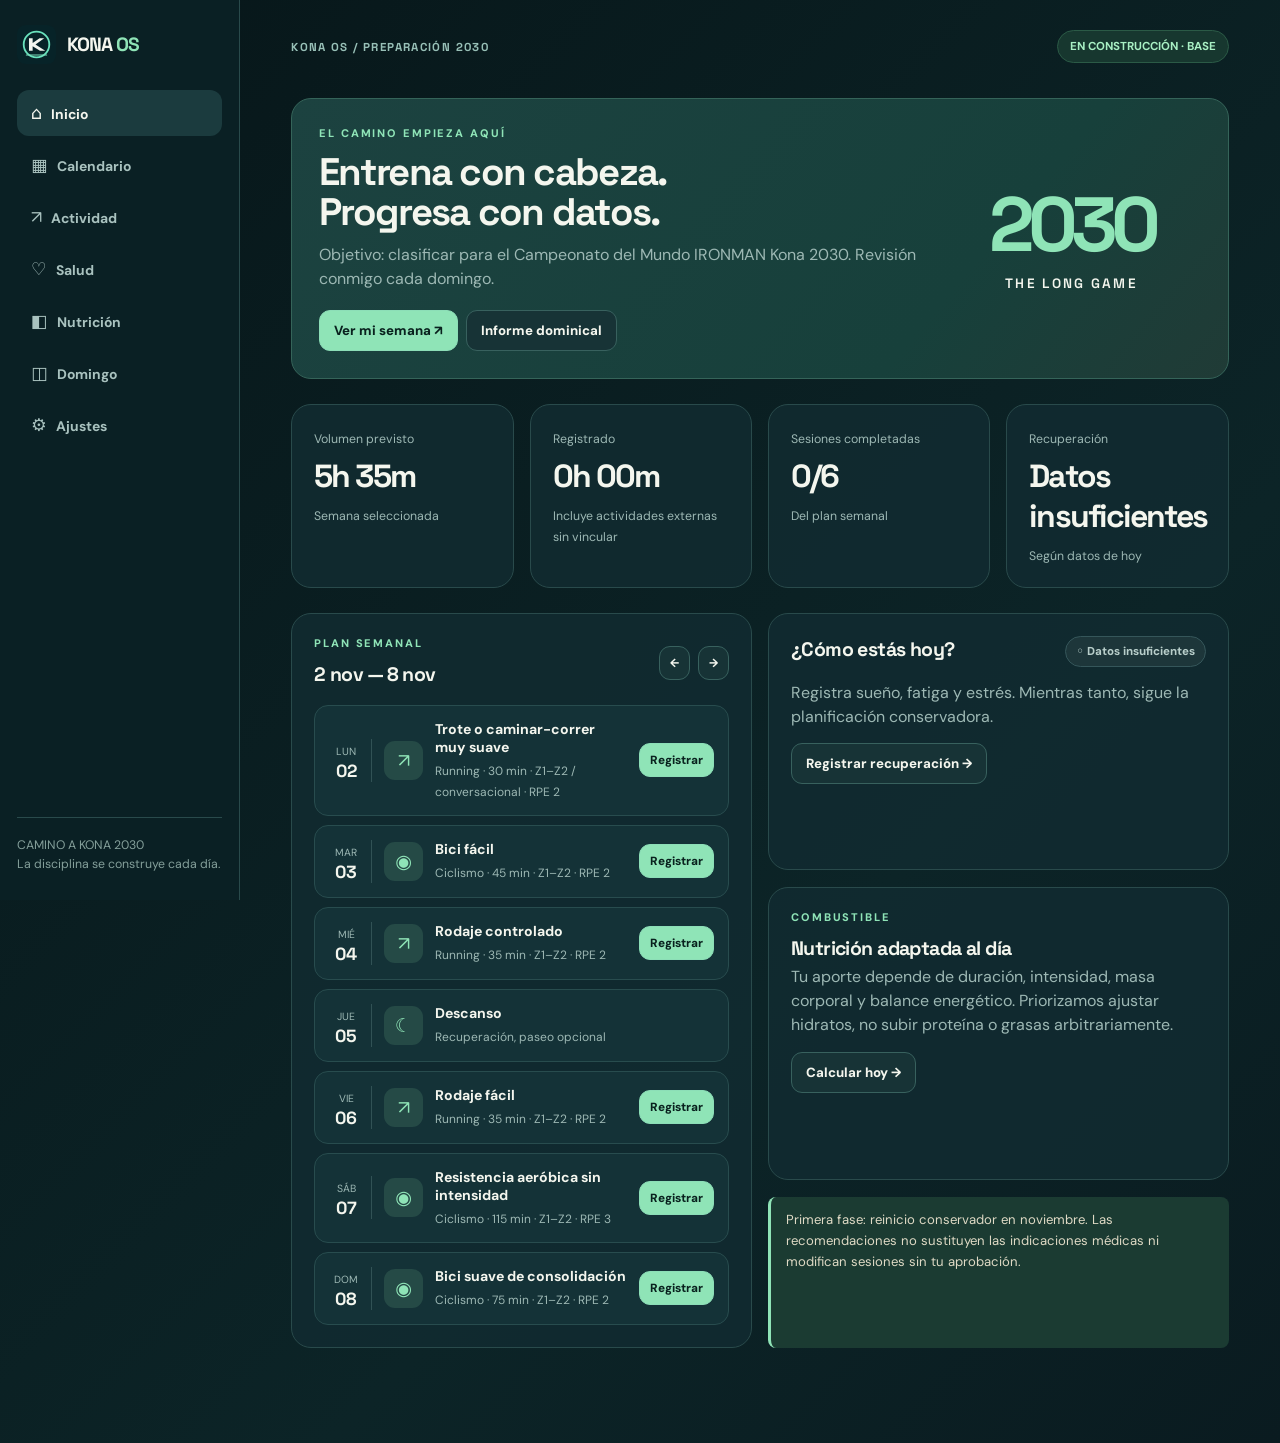
==== commit 47180361: "Add files via upload" ====
--- a/index.html
+++ b/index.html
@@ -1,18 +1 @@
-<!doctype html>
-<html lang="es">
-<head>
-  <meta charset="UTF-8"/>
-  <meta name="viewport" content="width=device-width, initial-scale=1.0"/>
-  <meta name="theme-color" content="#08131c"/>
-  <meta name="description" content="Kona OS 2030 · Centro de preparación para el Campeonato del Mundo IRONMAN."/>
-  <title>KONA OS 2030 · Entrenamientos v6</title>
-  <link rel="manifest" href="./manifest.webmanifest"/>
-  <link rel="icon" href="./assets/icon.svg" type="image/svg+xml"/>
-  <link rel="stylesheet" href="./styles.css"/>
-</head>
-<body>
-  <div id="app"></div>
-  <div id="toast" role="status" aria-live="polite"></div>
-  <script type="module" src="./app.js"></script>
-</body>
-</html>
+<!doctype html><html lang="es"><head><meta charset="utf-8"><meta name="viewport" content="width=device-width, initial-scale=1,viewport-fit=cover"><meta name="theme-color" content="#071b20"><meta name="description" content="Kona OS 2030 · Planificación, recuperación y análisis semanal para el camino a Kona."><link rel="manifest" href="manifest.webmanifest"><link rel="icon" href="assets/icon.svg" type="image/svg+xml"><title>KONA OS 2030 · Preparación inteligente</title><link rel="stylesheet" href="styles.css"></head><body><div id="app"><p class="loading">Preparando tu camino a Kona 2030…</p></div><script type="module" src="app.js"></script></body></html>
--- a/styles.css
+++ b/styles.css
@@ -1,55 +1,2 @@
-@import url('https://fonts.googleapis.com/css2?family=DM+Sans:wght@400;500;600;700;800&family=Space+Grotesk:wght@400;500;600;700&display=swap');
-:root{font-family:'DM Sans',system-ui,-apple-system,sans-serif;color:#e8eee9;background:#071119;--bg:#071119;--panel:#101f29;--panel2:#142632;--line:#233641;--muted:#8c9ea5;--text:#edf4f1;--lime:#c5f875;--lime2:#91d54d;--orange:#faaf6b;--blue:#87bad3;--red:#fe8488;--radius:18px}
-*{box-sizing:border-box}html{scroll-behavior:smooth}body{margin:0;min-height:100vh}button,input,textarea,select{font:inherit}button{cursor:pointer}a{color:var(--lime)}svg{display:block}h1,h2,h3,p{margin-top:0}h1,h2,h3,.num,.brandname,.eyebrow{font-family:'Space Grotesk',system-ui,sans-serif}h1{font-size:clamp(31px,4vw,48px);letter-spacing:-1.9px;line-height:1.08;margin-bottom:12px}h2{font-size:21px;letter-spacing:-.6px;margin-bottom:0}h3{font-size:16px;letter-spacing:-.25px}p{line-height:1.65}button:focus-visible,input:focus-visible,select:focus-visible,textarea:focus-visible{outline:2px solid var(--lime);outline-offset:3px}
-.shell{min-height:100vh;display:grid;grid-template-columns:246px minmax(0,1fr)}.sidebar{background:#0a1821;border-right:1px solid var(--line);height:100vh;position:sticky;top:0;padding:28px 16px;display:flex;flex-direction:column;gap:25px;z-index:20}.logo{display:flex;align-items:center;gap:12px;padding:0 13px}.logo-mark{width:42px;height:42px;border:1.5px solid var(--lime);border-radius:15px;display:grid;place-items:center;color:var(--lime);font-family:'Space Grotesk';font-weight:800;letter-spacing:-2px;font-size:21px}.brandname{font-size:19px;letter-spacing:1.1px;font-weight:700}.brandname small{display:block;font-size:10px;letter-spacing:2px;font-weight:600;color:var(--muted);margin-top:2px}.nav-title{font-size:10px;letter-spacing:2.3px;color:#68818b;text-transform:uppercase;margin:0 13px 10px;font-weight:800}.nav{display:grid;gap:5px}.nav button{border:0;color:#9db1b6;background:transparent;width:100%;padding:12px 14px;text-align:left;border-radius:11px;display:flex;align-items:center;gap:12px;font-size:13px;font-weight:700}.nav button .ico{font-size:18px;width:22px;text-align:center}.nav button:hover{background:#172b36;color:white}.nav button.active{background:#23372e;color:var(--lime)}.sidebar-bottom{margin-top:auto;border:1px solid #274132;border-radius:15px;background:#12271f;padding:16px}.smalltag{color:var(--lime);font-weight:800;font-size:10px;letter-spacing:1.8px}.sidebar-bottom p{color:#b1c5b8;font-size:12px;line-height:1.5;margin:8px 0 0}.content{min-width:0;max-width:1480px;width:100%;margin:0 auto;padding:35px clamp(21px,4vw,62px) 90px}.topbar{display:flex;justify-content:space-between;align-items:center;margin-bottom:38px;gap:16px}.breadcrumb{color:#8da4ac;font-size:12px;letter-spacing:1.9px;font-weight:800}.topright{display:flex;align-items:center;gap:12px;flex-wrap:wrap}.userdot{border:1px solid #3c5b45;color:var(--lime);background:#213d2a;border-radius:50%;width:35px;height:35px;display:grid;place-items:center;font-weight:800;font-size:12px}.live-pill,.pill{border:1px solid #345248;border-radius:100px;padding:7px 10px;font-size:11px;color:var(--lime);font-weight:800;white-space:nowrap}.live-pill:before{content:'';display:inline-block;width:6px;height:6px;border-radius:50%;background:var(--lime);margin-right:7px}.date-label{font-size:12px;color:var(--muted)}.eyebrow{text-transform:uppercase;color:var(--lime);letter-spacing:2.8px;font-size:11px;font-weight:800;margin-bottom:16px}.subtitle{color:var(--muted);max-width:740px;line-height:1.7;font-size:14px;margin-bottom:25px}.hero{background:radial-gradient(circle at 89% 0%,#254d37 0%,transparent 39%),linear-gradient(125deg,#162c36 0%,#0c1f2b 70%);border:1px solid #30463e;padding:34px;border-radius:24px;position:relative;overflow:hidden;margin-bottom:23px}.hero:after{content:'2030';position:absolute;right:23px;bottom:-47px;font-size:145px;font-weight:800;font-family:'Space Grotesk';opacity:.045;pointer-events:none}.hero p{max-width:660px;color:#b2c8c1;margin-bottom:24px}.hero-row{display:flex;gap:12px;flex-wrap:wrap}.btn{border:0;border-radius:11px;padding:12px 17px;background:var(--lime);color:#0b1d17;font-size:12px;font-weight:800;display:inline-flex;align-items:center;justify-content:center;gap:8px;min-height:42px}.btn:hover{filter:brightness(1.06)}.btn:disabled{opacity:.48;cursor:not-allowed}.btn.secondary{background:#263b44;color:#eef4f0;border:1px solid #3b5058}.btn.ghost{color:#cfe1da;background:transparent;border:1px solid var(--line)}.btn.danger{background:#4b2b30;color:#ffb6b6}.btn.small{padding:8px 12px;min-height:35px;font-size:11px}.btn.full{width:100%}.grid{display:grid;gap:17px}.cols4{grid-template-columns:repeat(4,minmax(0,1fr))}.cols3{grid-template-columns:repeat(3,minmax(0,1fr))}.cols2{grid-template-columns:repeat(2,minmax(0,1fr))}.panel{background:var(--panel);border:1px solid var(--line);border-radius:var(--radius);padding:23px;min-width:0}.panel-head{display:flex;justify-content:space-between;gap:16px;align-items:flex-start;margin-bottom:21px}.panel-head p{color:var(--muted);font-size:12px;margin:6px 0 0}.stat{padding:23px;min-height:133px}.stat .statlabel{color:#8da2aa;font-size:11px;letter-spacing:1px;text-transform:uppercase;font-weight:800}.stat .num{font-size:30px;font-weight:700;margin:11px 0 7px;letter-spacing:-1.2px}.stat .statfoot{color:#a8bdb2;font-size:11px}.section{margin-top:29px}.section-title{display:flex;align-items:center;justify-content:space-between;gap:12px;margin:0 0 15px}.weekbar{display:flex;justify-content:space-between;align-items:center;flex-wrap:wrap;gap:10px;margin-bottom:20px}.weeknav{display:flex;gap:8px;align-items:center}.iconbtn{width:34px;height:34px;border-radius:9px;border:1px solid var(--line);background:#142731;color:white;font-size:19px}.caption{font-size:11px;color:var(--muted)}.progress{height:7px;border-radius:99px;background:#294049;overflow:hidden;margin:12px 0}.progress>span{display:block;height:100%;background:var(--lime);border-radius:99px}.session-list{display:grid;gap:8px}.session{display:flex;align-items:center;justify-content:space-between;gap:13px;background:#152731;border:1px solid #263c45;padding:13px 14px;border-radius:12px}.session:hover{border-color:#527361}.sicon{width:36px;height:36px;display:grid;place-items:center;background:#264032;border-radius:10px;font-size:17px;flex-shrink:0}.sicon.bike{background:#283d43}.sicon.swim{background:#23394c}.sicon.strength{background:#46382d}.sicon.mobility{background:#353944}.sinfo{flex:1;min-width:0}.sinfo strong{font-size:12px;display:block}.sinfo small{font-size:11px;color:var(--muted);display:block;margin-top:4px;white-space:nowrap;overflow:hidden;text-overflow:ellipsis}.smins{font-family:'Space Grotesk';font-weight:700;white-space:nowrap;font-size:13px}.status{font-size:11px;border-radius:7px;padding:5px 8px;background:#22313b;color:#9fb4bc;font-weight:700;white-space:nowrap}.status.done{color:#bcf683;background:#24432b}.status.skipped{color:#f9b1a7;background:#523037}.days-grid{display:grid;grid-template-columns:repeat(7,minmax(0,1fr));gap:11px}.day-card{min-width:0;min-height:250px;padding:13px 11px;background:var(--panel);border:1px solid var(--line);border-radius:14px;display:flex;flex-direction:column;gap:10px}.day-card.today{border-color:var(--lime)}.daycard-head{display:flex;align-items:baseline;justify-content:space-between}.daycard-head b{font-size:12px}.daycard-head span{font-size:11px;color:#8ea5ac}.daymin{font-size:11px;color:#83a297}.day-chip{background:#203641;padding:11px 9px;border-radius:10px;border-left:3px solid var(--lime);cursor:pointer}.day-chip:hover{background:#294452}.day-chip.bike{border-color:var(--blue)}.day-chip.swim{border-color:#8f9ee8}.day-chip.strength{border-color:var(--orange)}.day-chip.mobility{border-color:#b4adb9}.day-chip small{font-size:10px;color:#9faeb3;display:block;margin-top:5px}.day-chip b{font-size:11px;line-height:1.4;display:block}.day-chip.done{background:#1f3f31}.day-chip.skipped{background:#3e3032;opacity:.78}.rest{color:#78949c;font-size:12px;padding:11px 0}.tagrow{display:flex;gap:8px;flex-wrap:wrap}.chip{font-size:10px;color:#a7bec5;border:1px solid #2e4751;border-radius:8px;padding:7px 9px;background:#172934}.chart{height:150px;display:flex;align-items:end;gap:12px;border-bottom:1px solid #30434c;padding:10px 7px 0}.barcol{flex:1;display:flex;flex-direction:column;align-items:center;justify-content:flex-end;height:100%;gap:6px}.barcol .bar{width:100%;max-width:56px;background:linear-gradient(#d0fc89,#7aaa45);border-radius:7px 7px 0 0;min-height:2px}.barcol span{font-size:10px;color:#8ca0a7}.barcol b{font-size:10px;color:#cbe1d1}.notice{background:#1e342e;border:1px solid #3c6a4a;border-radius:14px;padding:15px 18px;color:#badcbb;font-size:12px;line-height:1.7}.notice.warning{background:#3c3027;border-color:#756045;color:#fbd1a9}.notice.info{background:#172d3b;border-color:#375466;color:#bddce9}.notice.danger{background:#452b31;border-color:#80515c;color:#ffc5c9}.notice strong{color:white}.focus-list{display:grid;gap:13px}.focus{display:flex;gap:12px;align-items:flex-start}.focus .n{display:grid;place-items:center;border:1px solid #48694d;color:var(--lime);border-radius:10px;width:30px;height:30px;flex-shrink:0;font-size:12px;font-weight:800}.focus p{margin:0;font-size:12px;color:#9fb6b8}.focus strong{font-size:13px;display:block;margin-bottom:3px}.empty{text-align:center;padding:35px 12px;color:var(--muted);font-size:13px}.form-grid{display:grid;grid-template-columns:repeat(2,minmax(0,1fr));gap:14px}.field{display:flex;flex-direction:column;gap:7px}.field label{font-size:11px;font-weight:800;color:#a4b8b9}.field input,.field select,.field textarea{background:#0b1922;border:1px solid #34505b;color:white;border-radius:10px;padding:11px 12px;min-width:0;width:100%;outline:none}.field textarea{min-height:90px;resize:vertical}.field input:focus,.field select:focus,.field textarea:focus{border-color:var(--lime)}.field input[type='checkbox']{width:auto}.fullrow{grid-column:1/-1}.help{font-size:11px;color:#8199a1;line-height:1.5}.review-metrics{display:grid;grid-template-columns:repeat(3,1fr);gap:13px}.metric{text-align:center;background:#142935;border-radius:12px;padding:18px 10px}.metric b{font-family:'Space Grotesk';font-size:26px}.metric span{display:block;color:#95aeb4;font-size:11px;margin-top:5px}.insight{border-left:2px solid var(--lime);padding:10px 0 10px 15px;color:#c8d6d0;font-size:13px;line-height:1.7;margin-top:10px}.modal-overlay{position:fixed;inset:0;background:#020b10c9;z-index:50;display:flex;align-items:center;justify-content:center;padding:18px;overflow:auto}.modal{width:100%;max-width:580px;max-height:min(92vh,920px);overflow:auto;border:1px solid #44604e;border-radius:19px;background:#12242f;padding:26px;box-shadow:0 25px 80px #000a}.modal-title{display:flex;justify-content:space-between;align-items:center;gap:10px;margin-bottom:18px}.close{border:1px solid var(--line);background:#223743;color:white;border-radius:9px;width:32px;height:32px}.divider{height:1px;background:var(--line);margin:20px 0}.historyrow{padding:12px 0;border-bottom:1px solid var(--line);display:flex;justify-content:space-between;gap:10px;align-items:center}.historyrow:last-child{border:0}.historyrow small{display:block;color:var(--muted);font-size:11px;margin-top:6px}.nowrap{white-space:nowrap}.muted{color:var(--muted)}.week-label{font-size:10px;color:var(--lime);text-transform:uppercase;letter-spacing:2px;font-weight:800}.food-grid{display:grid;grid-template-columns:repeat(2,1fr);gap:12px}.food{background:#172d38;border-radius:12px;padding:17px}.food b{display:block;font-size:13px;margin:8px 0}.food p{font-size:11px;color:#a4b8bd;margin:0}.bottomnav{display:none}#toast{position:fixed;right:20px;bottom:24px;z-index:100;color:#071d17;background:var(--lime);padding:13px 19px;border-radius:11px;box-shadow:0 15px 40px #0008;font-size:13px;font-weight:800;opacity:0;transform:translateY(20px);pointer-events:none;transition:all .2s}#toast.show{opacity:1;transform:translateY(0)}.hero-art{display:inline-flex;gap:14px;align-items:center;margin-bottom:14px}.hero-k{color:var(--lime);font-size:11px;letter-spacing:2px;font-weight:800}.start{display:flex;justify-content:space-between;align-items:center;gap:16px}.login-status{font-size:12px;color:#a5c3b5}.compact-table{width:100%;border-collapse:collapse;font-size:12px}.compact-table td,.compact-table th{border-bottom:1px solid var(--line);padding:13px 9px;text-align:left}.compact-table th{color:#9cb0b7;font-size:10px;text-transform:uppercase;letter-spacing:1px}.compact-table tr:last-child td{border:0}.highlight{color:var(--lime)}.edit-actions{display:flex;gap:7px;flex-wrap:wrap}.streak{display:flex;gap:8px}.page-head{margin-bottom:29px}.calendar-mobile{display:none}.auto-dot{height:8px;width:8px;background:var(--lime);border-radius:50%;display:inline-block;margin-right:6px}
-@media(max-width:1250px){.days-grid{grid-template-columns:repeat(4,minmax(0,1fr))}.cols4{grid-template-columns:repeat(2,minmax(0,1fr))}}@media(max-width:900px){.shell{display:block}.sidebar{display:none}.content{padding:22px 20px 105px}.topbar{margin-bottom:24px}.bottomnav{display:grid;grid-template-columns:repeat(6,1fr);position:fixed;bottom:0;left:0;right:0;background:#0a1821ed;backdrop-filter:blur(14px);border-top:1px solid #30444b;z-index:25;padding:9px 3px max(10px,env(safe-area-inset-bottom))}.bottomnav button{border:0;background:transparent;color:#8ba3a8;display:flex;align-items:center;justify-content:center;flex-direction:column;gap:5px;font-size:9px;font-weight:800;padding:5px}.bottomnav button.active{color:var(--lime)}.bottomnav .bico{font-size:19px}.days-grid{grid-template-columns:repeat(3,minmax(0,1fr))}}@media(max-width:620px){.cols2,.cols3{grid-template-columns:1fr}.cols4{grid-template-columns:repeat(2,minmax(0,1fr));gap:10px}.hero{padding:23px}.hero:after{font-size:95px;bottom:-30px}.panel{padding:18px}.days-grid{grid-template-columns:repeat(2,minmax(0,1fr));gap:9px}.day-card{min-height:190px}.day-card:last-child{grid-column:1/-1;min-height:80px}.topright .date-label{display:none}.stat{padding:17px;min-height:117px}.stat .num{font-size:24px}.grid{gap:12px}.form-grid{grid-template-columns:1fr}.review-metrics{gap:6px}.metric{padding:12px 5px}.metric b{font-size:19px}.food-grid{grid-template-columns:1fr}.hero-row .btn{width:100%}.small-hide{display:none}}
-
-/* Estadísticas gratuitas · Kona OS 2030 v3 */
-.free-week-chart{display:flex;flex-direction:column;gap:12px;margin-top:24px}.free-week-row{display:grid;grid-template-columns:68px minmax(0,1fr) 80px;gap:12px;align-items:center}.free-week-label,.free-week-number{font-size:12px;color:var(--muted,#b2c6c6)}.free-week-number{text-align:right}.free-week-bars{display:flex;flex-direction:column;gap:5px}.free-track{height:8px;background:rgba(155,185,184,.10);border-radius:10px;overflow:hidden}.free-track span{height:100%;display:block;border-radius:10px}.free-bar-planned{background:#46769c}.free-bar-real{background:#b9f15a}.free-discipline{margin-bottom:18px}.free-discipline-head{display:flex;gap:12px;justify-content:space-between;font-size:12px;margin-bottom:10px}.free-discipline-head span{color:#a9bab4}.free-discipline .free-track{height:10px}.modal textarea[rows="11"]{min-height:190px;font-family:ui-monospace,SFMono-Regular,Consolas,monospace;font-size:12px;line-height:1.5}@media(max-width:640px){.free-week-row{grid-template-columns:54px minmax(0,1fr) 65px;gap:8px}.free-week-label,.free-week-number{font-size:10px}}
-
-
-/* V6 — fichas y evolución multideporte, sin bibliotecas de terceros */
-.activity-title-button{background:none;color:#edf5ef;border:0;text-align:left;padding:0;font-size:14px;font-weight:800;cursor:pointer;line-height:1.4}
-.activity-title-button:hover,.activity-title-button:focus-visible{color:#b9f15a;text-decoration:underline}
-.detail-metrics{display:grid;grid-template-columns:repeat(3,minmax(0,1fr));gap:10px;margin:16px 0 22px}
-.detail-stat{display:flex;flex-direction:column;gap:5px;background:#10222d;border:1px solid #2c444e;padding:15px;border-radius:12px;min-width:0}
-.detail-stat span{font-size:10px;letter-spacing:.7px;color:#9fb3bd;text-transform:uppercase;font-weight:700}
-.detail-stat strong{font-size:21px;color:#f0f7f1;overflow-wrap:anywhere;font-family:'Space Grotesk',system-ui,sans-serif}
-.detail-stat small{font-size:11px;color:#96aeb6}
-.detail-subhead{margin:20px 0 10px;color:#eff6f0}
-.modal:has(.detail-metrics){max-width:930px}
-.modal:has(.detail-metrics) .modal-title{align-items:flex-start}
-.modal:has(.detail-metrics) .modal-title h2{margin:6px 0}
-.modal:has(.detail-metrics) .modal-title p{margin-top:6px}
-.detail-meta{display:flex;gap:10px;flex-wrap:wrap;color:#9fb3bc;font-size:12px;margin:10px 0}
-.detail-meta span{padding:6px 9px;border:1px solid #304851;border-radius:8px}
-.detail-split{display:grid;grid-template-columns:1fr 1fr;gap:20px;margin-top:25px}
-.detail-split>div{background:#0e202b;padding:16px;border:1px solid #2a4049;border-radius:13px}
-.detail-split h3{font-size:14px;margin-bottom:10px}
-.diff-list{display:grid;gap:10px;padding-left:20px;font-size:13px;color:#c7d8d5;margin:14px 0}
-.mini-history{display:grid;gap:7px;margin-top:12px}
-.mini-activity{display:grid;grid-template-columns:1fr auto auto;gap:10px;align-items:center;border:1px solid #2c444d;border-radius:9px;background:#142a33;color:#d3e2df;padding:9px;font-size:12px;cursor:pointer;text-align:left}
-.mini-activity.active,.mini-activity:hover{border-color:#b9f15a}
-.mini-activity small{color:#9fb3bc}
-.trend-summary{display:grid;gap:22px;margin-top:22px}
-.trend-summary>div{border-top:1px solid #2c444d;padding-top:18px}
-.trend-grid{display:grid;grid-template-columns:repeat(auto-fit,minmax(250px,1fr));gap:12px;margin-top:12px}
-.trend{background:#10232d;border-radius:12px;padding:12px;border:1px solid #2a414a;min-width:0}
-.trend-head{display:flex;align-items:start;justify-content:space-between;gap:12px;margin:14px 0 10px;font-size:13px}
-.trend-head span{color:#98aeb3;font-size:11px}
-.trend svg{display:block;width:100%;height:auto;overflow:visible}
-.chart-empty{color:#8da5ad;font-size:12px;padding:23px 14px;background:#0d2028;border:1px dashed #35515b;border-radius:10px;margin-top:10px}
-.sport-tabs{display:flex;flex-wrap:wrap;gap:8px;margin:17px 0}
-.volume-weeks{display:grid;gap:11px}
-.volume-week{display:grid;grid-template-columns:80px minmax(40px,1fr) 80px;gap:10px;align-items:center;font-size:12px}
-.volume-week span{color:#abc3c2}.volume-week b{text-align:right;font-size:12px}
-.volume-track{display:flex;background:#1b333e;height:14px;border-radius:7px;overflow:hidden}
-.volume-track span{display:block;height:14px;min-width:0}
-.trend-legend{display:flex;flex-wrap:wrap;gap:13px;margin:12px 0;font-size:11px;color:#b1c5c4}
-.trend-legend span{display:flex;align-items:center;gap:5px}.trend-legend i{width:10px;height:10px;border-radius:3px}
-.sport-summary-table{overflow-x:auto;margin-top:17px}
-.sport-summary-row{display:grid;grid-template-columns:1.2fr .85fr .9fr 1.1fr 1fr;align-items:center;gap:10px;border-bottom:1px solid #25404c;padding:12px 6px;font-size:12px;min-width:520px}
-.sport-summary-row.head{font-size:10px;letter-spacing:.6px;text-transform:uppercase;color:#a2b6bb}
-@media(max-width:680px){.modal-overlay{align-items:flex-start;padding:10px}.modal{max-height:calc(100vh - 20px);padding:18px}.detail-metrics{grid-template-columns:repeat(2,minmax(0,1fr));gap:8px}.detail-stat{padding:11px}.detail-stat strong{font-size:18px}.detail-split{grid-template-columns:1fr}.mini-activity{grid-template-columns:1fr auto}.mini-activity small{display:none}.volume-week{grid-template-columns:64px minmax(40px,1fr) 62px;gap:7px}.trend-head{flex-direction:column;gap:4px}}
-
-@media(max-width:720px){.imports-list .session{flex-wrap:wrap;justify-content:flex-start}.imports-list .session .sinfo{flex:1 1 calc(100% - 70px);min-width:0}.imports-list .session>[data-activity-detail],.imports-list .session>[data-activity-link],.imports-list .session>.status{margin-left:0}.imports-list .session .sinfo small{line-height:1.65}}
+@import url('https://fonts.googleapis.com/css2?family=DM+Sans:wght@400;500;600;700;800&family=Space+Grotesk:wght@400;500;600;700;800&display=swap');
+:root{color-scheme:dark;font-family:'DM Sans',system-ui,sans-serif;--bg:#07171b;--side:#0a1e22;--panel:#10282d;--card:#143037;--line:#294a4b;--text:#f4f6ee;--muted:#9db8b4;--lime:#8fe4b7;--mint:#4cc9a4;--gold:#f2cf86;--bad:#f3a4a4;--blue:#a5c8f0}*{box-sizing:border-box}body{margin:0;background:linear-gradient(135deg,#071619,#0c2427 65%,#0a1b20);color:var(--text)}button,input,select,textarea{font:inherit}button{cursor:pointer}a{color:var(--lime)}h1,h2,h3,p{margin-top:0}h1,h2,h3,.big,.brand{font-family:'Space Grotesk',sans-serif}h1{font-size:clamp(1.8rem,3vw,2.8rem);letter-spacing:-.045em;line-height:1.05;margin-bottom:10px}h2{font-size:1.22rem;letter-spacing:-.03em;margin-bottom:4px}h3{font-size:1rem;letter-spacing:-.015em}.muted,small{color:var(--muted)}.sub{color:var(--muted);margin-bottom:0;line-height:1.5}.eyebrow{color:var(--lime);font-size:.69rem;text-transform:uppercase;letter-spacing:.17em;font-weight:800;margin-bottom:12px}.shell{display:grid;grid-template-columns:240px minmax(0,1fr);min-height:100vh}.sidebar{position:sticky;top:0;height:100vh;background:#0a2024;border-right:1px solid var(--line);padding:25px 17px;display:flex;flex-direction:column;gap:26px}.brand{display:flex;align-items:center;gap:11px;font-size:1.2rem;font-weight:800;letter-spacing:-.05em}.brand img{height:39px;width:39px}.brand span{color:var(--lime)}.sidelinks{display:grid;gap:6px}.nav{border:0;background:transparent;color:#a9c2bf;text-align:left;padding:12px 14px;border-radius:12px;font-weight:700;font-size:.87rem}.nav b{font-size:1.1rem;margin-right:9px;font-weight:400}.nav.active,.nav:hover{background:#1b3b3e;color:var(--text)}.sidestamp{margin-top:auto;color:#849f9a;border-top:1px solid var(--line);padding-top:18px;font-size:.77rem;line-height:1.6}.main{min-width:0;padding:30px clamp(20px,4vw,62px) 95px;max-width:1420px;width:100%;margin:auto}.topbar{display:flex;justify-content:space-between;gap:12px;align-items:center;margin-bottom:35px}.top-logo{font-family:'Space Grotesk',sans-serif;letter-spacing:.12em;font-weight:700;font-size:.72rem;color:#98c0b7}.top-tag{background:#17372f;border:1px solid #2b5a46;color:#a9f0c4;padding:8px 12px;border-radius:30px;font-size:.72rem;font-weight:700}.panel{background:rgba(17,43,48,.9);border:1px solid var(--line);border-radius:20px;padding:22px;min-width:0}.panel.bright{background:linear-gradient(130deg,#1c4240,#17403b 70%,#203b36);border-color:#356459}.hero{display:grid;grid-template-columns:1.4fr .6fr;gap:20px;align-items:center;min-height:205px;padding:27px}.hero .hero-k{font-family:'Space Grotesk',sans-serif;font-size:clamp(2.8rem,6vw,5.1rem);font-weight:800;letter-spacing:-.09em;line-height:1;white-space:nowrap;color:var(--lime);text-align:center}.hero .hero-k span{display:block;font-size:.85rem;letter-spacing:.17em;color:var(--text);font-weight:600;margin-top:14px}.stack{display:grid;gap:17px}.section{margin-top:25px}.section-head{display:flex;justify-content:space-between;align-items:center;margin-bottom:14px;gap:12px}.grid{display:grid;gap:16px}.grid.c4{grid-template-columns:repeat(4,minmax(0,1fr))}.grid.c3{grid-template-columns:repeat(3,minmax(0,1fr))}.grid.c2{grid-template-columns:repeat(2,minmax(0,1fr))}.stat small{font-size:.77rem}.stat .value{font-family:'Space Grotesk',sans-serif;font-size:clamp(1.45rem,2.5vw,2.25rem);font-weight:800;letter-spacing:-.06em;margin:8px 0}.pill{display:inline-flex;align-items:center;border-radius:50px;background:#24483e;padding:7px 10px;color:#b4f3d6;border:1px solid #336b59;font-size:.72rem;font-weight:800;gap:6px}.pill.warn{background:#403826;border-color:#665736;color:var(--gold)}.pill.alert{background:#472c33;color:var(--bad);border-color:#86515a}.pill.ghost{background:#1d363a;border-color:#35565a;color:#b8ceca}.btn{display:inline-flex;align-items:center;justify-content:center;gap:8px;background:var(--lime);border:1px solid #8cdeb7;color:#09211e;padding:11px 14px;border-radius:11px;font-size:.83rem;font-weight:800;white-space:nowrap;text-decoration:none}.btn:hover{filter:brightness(1.1)}.btn.outline{background:#173336;color:var(--text);border-color:#38615e}.btn.plain{border:0;background:transparent;color:var(--lime);padding:7px 4px}.btn.small{padding:8px 10px;font-size:.74rem}.btn.danger{background:#45282e;color:#ffb9b9;border-color:#6e4249}.actions{display:flex;gap:8px;flex-wrap:wrap}.day-list{display:grid;gap:9px}.day{display:flex;align-items:center;gap:12px;background:#143237;border:1px solid #284c4e;padding:14px;border-radius:14px;min-width:0}.day:last-child{margin-bottom:0}.day-date{width:43px;flex-shrink:0;border-right:1px solid #315255;padding-right:8px;text-align:center}.day-date strong{display:block;font-family:'Space Grotesk';font-size:1.1rem}.day-date small{font-size:.65rem}.sport-icon{width:39px;height:39px;border-radius:11px;background:#254a46;display:grid;place-items:center;font-size:1.2rem;color:var(--lime);flex-shrink:0}.day-main{flex:1;min-width:0}.day-main strong{display:block;margin-bottom:3px;font-size:.88rem}.day-main small{font-size:.75rem}.badge-done{color:var(--lime);font-weight:700;font-size:.75rem}.notice{border-left:3px solid var(--gold);background:#2a322b;padding:12px 15px;border-radius:8px;font-size:.82rem;line-height:1.6;color:#dfdac5}.notice.green{border-color:var(--lime);background:#1b3b32}.notice.red{border-color:var(--bad);background:#362c30}.empty{border:1px dashed #3a5b5b;border-radius:14px;padding:23px;text-align:center;color:var(--muted);line-height:1.6}.form-grid{display:grid;grid-template-columns:repeat(2,minmax(0,1fr));gap:13px}.field{display:grid;gap:7px;color:#c8ddd8;font-size:.77rem;font-weight:700}.field input,.field select,.field textarea{width:100%;border:1px solid #36575a;color:var(--text);background:#09272c;border-radius:10px;padding:11px 12px;outline:0;min-height:43px}.field textarea{min-height:70px;resize:vertical}.field input:focus,.field select:focus,.field textarea:focus{border-color:var(--mint);box-shadow:0 0 0 2px #3da99033}.span2{grid-column:1/-1}.mini{font-size:.74rem;line-height:1.55;color:var(--muted)}.data-table{width:100%;border-collapse:collapse;text-align:left;font-size:.83rem}.data-table th{font-weight:700;color:var(--muted);font-size:.72rem;text-transform:uppercase;letter-spacing:.06em}.data-table th,.data-table td{padding:12px 8px;border-bottom:1px solid var(--line)}.chart{width:100%;height:135px;display:block;overflow:visible}.chart-point{fill:var(--lime);stroke:#09262a;stroke-width:3}.metric-toggle{display:flex;gap:6px;flex-wrap:wrap}.metric-toggle button{background:#1b3a3d;border:1px solid #315258;color:#b0c9c3;border-radius:8px;font-size:.68rem;font-weight:700;padding:6px 8px}.metric-toggle button.on{color:#142a29;background:var(--lime);border-color:var(--lime)}.bar{height:7px;border-radius:20px;background:#204246;overflow:hidden}.bar>span{display:block;height:100%;background:var(--lime);border-radius:inherit}.smallrow{display:flex;align-items:center;justify-content:space-between;gap:10px}.separator{height:1px;background:var(--line);margin:14px 0}.bottom-nav{display:none}.dialog{border:1px solid #3e6260;border-radius:19px;background:#123035;color:var(--text);padding:24px;max-width:540px;width:calc(100% - 26px);max-height:88vh;overflow-y:auto}.dialog::backdrop{background:#030b0ccf;backdrop-filter:blur(3px)}.modalhead{display:flex;justify-content:space-between;gap:10px}.modalhead button{background:none;border:0;color:var(--text);font-size:1.4rem}.loading{padding:32px}.toast{position:fixed;right:25px;bottom:25px;background:#265446;color:#e1ffef;padding:12px 19px;border-radius:12px;border:1px solid #66c59f;z-index:100;box-shadow:0 15px 30px #0005;font-size:.82rem}.summary4{display:grid;grid-template-columns:1fr 1fr;gap:13px}.summary4 h3{margin:0}.summary4 .panel{min-height:240px}.activity{padding:10px 0;display:flex;align-items:center;gap:12px;border-bottom:1px solid var(--line)}.activity:last-child{border:0}.activity .day-main strong{font-size:.84rem}.badge{background:#27464a;color:#d4ebdf;border-radius:8px;padding:5px 8px;font-size:.72rem}.recovery{display:grid;grid-template-columns:repeat(7,1fr);gap:7px}.recovery .rday{background:#193a3d;padding:13px 4px;border-radius:10px;text-align:center;font-size:.74rem;min-width:0}.rday strong{display:block;margin:7px 0;font-family:'Space Grotesk'}.cloud-status{font-size:.78rem;color:var(--muted)}@media(max-width:1120px){.shell{grid-template-columns:80px 1fr}.sidebar{padding:18px 9px}.sidebar .brand{justify-content:center}.brand span,.brand em,.nav .label,.sidestamp{display:none}.nav{text-align:center;padding:13px 3px}.nav b{margin:0;font-size:1.35rem}.grid.c4{grid-template-columns:repeat(2,minmax(0,1fr))}}@media(max-width:700px){.shell{display:block}.sidebar{display:none}.main{padding:18px 15px 108px}.topbar{margin-bottom:22px}.hero{grid-template-columns:1fr;min-height:0}.hero .hero-k{font-size:3.4rem}.grid.c3,.grid.c2{grid-template-columns:1fr}.panel{padding:17px;border-radius:16px}.grid.c4{gap:10px}.grid.c4 .panel{padding:14px}.stat .value{font-size:1.65rem}.section{margin-top:22px}.section-head{align-items:flex-start}.bottom-nav{position:fixed;display:flex;bottom:0;left:0;right:0;background:#0b2529f5;backdrop-filter:blur(20px);border-top:1px solid #2f5150;z-index:30;padding:7px 5px calc(7px + env(safe-area-inset-bottom));justify-content:space-around}.bottom-nav .nav{min-width:0;flex:1;text-align:center;padding:7px 1px;font-size:.56rem;border-radius:9px}.bottom-nav .nav b{display:block;font-size:1.17rem;margin:0 0 3px}.bottom-nav .nav .label{display:block}.form-grid{grid-template-columns:1fr}.summary4{grid-template-columns:1fr}.day{gap:8px;padding:12px 8px}.day-date{width:35px}.sport-icon{width:32px;height:35px;font-size:.95rem}.day .btn{padding:8px 7px;font-size:.68rem}.toast{bottom:83px;right:12px;left:12px}.smallrow{flex-wrap:wrap}}
